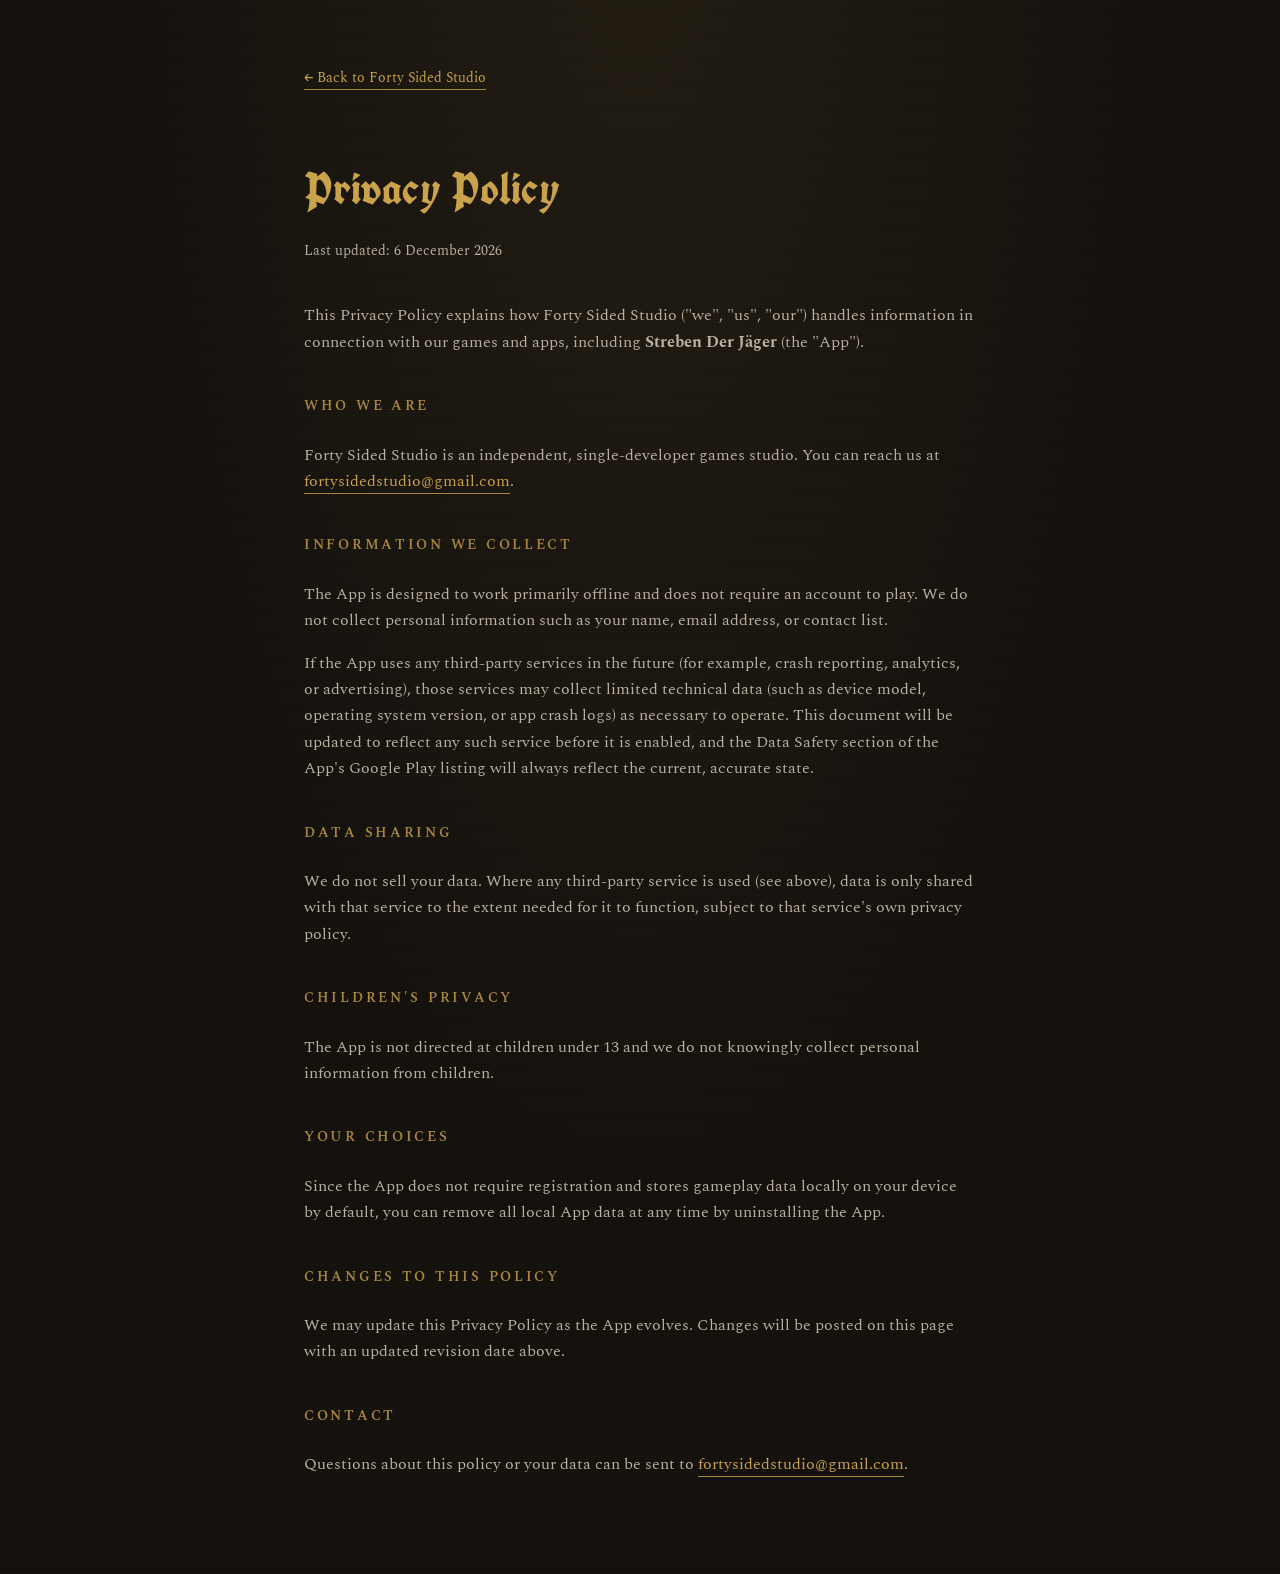
==== privacy.html @ aa58a467 "Initial upload" ====
<!DOCTYPE html>
<html lang="en">
<head>
<meta charset="UTF-8">
<meta name="viewport" content="width=device-width, initial-scale=1.0">
<title>Privacy Policy — Forty Sided Studio</title>
<link rel="preconnect" href="https://fonts.googleapis.com">
<link rel="preconnect" href="https://fonts.gstatic.com" crossorigin>
<link href="https://fonts.googleapis.com/css2?family=UnifrakturCook:wght@700&family=Spectral:ital,wght@0,400;0,500;0,600;1,400&display=swap" rel="stylesheet">
<link rel="stylesheet" href="style.css">
<style>
  .legal { max-width: 720px; margin: 0 auto; padding: 4rem 1.5rem 5rem; }
  .legal h1 { font-family:'UnifrakturCook',serif; color: var(--gold); font-size: clamp(2rem,6vw,2.8rem); margin-bottom: 0.3rem; }
  .legal .updated { color: var(--ink-dim); font-size: 0.85rem; margin-bottom: 2.5rem; }
  .legal h2 { font-size: 0.85rem; letter-spacing: 0.2em; text-transform: uppercase; color: var(--gold-dim); margin-top: 2.5rem; }
  .legal p, .legal li { color: var(--ink-dim); }
  .legal a { border-bottom: 1px solid var(--gold-dim); }
  .back-link { display: inline-block; margin-bottom: 2rem; font-size: 0.85rem; }
</style>
</head>
<body>
<div class="legal">
  <a class="back-link" href="index.html">&larr; Back to Forty Sided Studio</a>
  <h1>Privacy Policy</h1>
  <p class="updated">Last updated: <span id="date"></span></p>

  <p>
    This Privacy Policy explains how Forty Sided Studio ("we", "us", "our")
    handles information in connection with our games and apps, including
    <strong>Streben Der Jäger</strong> (the "App").
  </p>

  <h2>Who we are</h2>
  <p>
    Forty Sided Studio is an independent, single-developer games studio.
    You can reach us at
    <a href="mailto:fortysidedstudio@gmail.com">fortysidedstudio@gmail.com</a>.
  </p>

  <h2>Information we collect</h2>
  <p>
    The App is designed to work primarily offline and does not require an
    account to play. We do not collect personal information such as your
    name, email address, or contact list.
  </p>
  <p>
    If the App uses any third-party services in the future (for example,
    crash reporting, analytics, or advertising), those services may collect
    limited technical data (such as device model, operating system version,
    or app crash logs) as necessary to operate. This document will be
    updated to reflect any such service before it is enabled, and the
    Data Safety section of the App's Google Play listing will always
    reflect the current, accurate state.
  </p>

  <h2>Data sharing</h2>
  <p>
    We do not sell your data. Where any third-party service is used (see
    above), data is only shared with that service to the extent needed for
    it to function, subject to that service's own privacy policy.
  </p>

  <h2>Children's privacy</h2>
  <p>
    The App is not directed at children under 13 and we do not knowingly
    collect personal information from children.
  </p>

  <h2>Your choices</h2>
  <p>
    Since the App does not require registration and stores gameplay data
    locally on your device by default, you can remove all local App data at
    any time by uninstalling the App.
  </p>

  <h2>Changes to this policy</h2>
  <p>
    We may update this Privacy Policy as the App evolves. Changes will be
    posted on this page with an updated revision date above.
  </p>

  <h2>Contact</h2>
  <p>
    Questions about this policy or your data can be sent to
    <a href="mailto:fortysidedstudio@gmail.com">fortysidedstudio@gmail.com</a>.
  </p>
</div>

<script>
  document.getElementById('date').textContent = new Date().toLocaleDateString('en-GB', { year: 'numeric', month: 'long', day: 'numeric' });
</script>
</body>
</html>
---- style.css ----
:root {
  --charcoal-dark: #14110d;
  --charcoal-mid: #1e1a15;
  --charcoal-panel: #221d17;
  --bronze: #8a6a45;
  --gold: #c9a24b;
  --gold-dim: #a8863e;
  --ink: #e8e1d3;
  --ink-dim: #b9b0a0;
  --line: #3a3226;
}

* { box-sizing: border-box; }

html {
  scroll-behavior: smooth;
}

body {
  margin: 0;
  background: var(--charcoal-dark);
  background-image:
    radial-gradient(ellipse at 50% -10%, rgba(201,162,75,0.08), transparent 55%),
    repeating-linear-gradient(0deg, rgba(255,255,255,0.012) 0px, rgba(255,255,255,0.012) 1px, transparent 1px, transparent 3px);
  color: var(--ink);
  font-family: 'Spectral', Georgia, serif;
  line-height: 1.65;
  -webkit-font-smoothing: antialiased;
}

a {
  color: var(--gold);
  text-decoration: none;
  border-bottom: 1px solid var(--gold-dim);
  transition: color 0.2s ease, border-color 0.2s ease;
}

a:hover, a:focus-visible {
  color: var(--ink);
  border-color: var(--gold);
}

a:focus-visible {
  outline: 2px solid var(--gold);
  outline-offset: 3px;
}

/* ---------- Hero ---------- */

.hero {
  position: relative;
  min-height: 92vh;
  display: flex;
  flex-direction: column;
  align-items: center;
  justify-content: center;
  text-align: center;
  padding: 4rem 1.5rem 3rem;
  overflow: hidden;
}

.rings {
  position: absolute;
  top: 50%;
  left: 50%;
  width: min(640px, 130vw);
  height: min(640px, 130vw);
  transform: translate(-50%, -55%);
  pointer-events: none;
}

.ring-svg { width: 100%; height: 100%; }

.ring {
  fill: none;
  stroke: var(--line);
  stroke-width: 0.6;
}

.ring-outer {
  animation: rotate-slow 220s linear infinite;
  transform-origin: 200px 200px;
}

.ring-inner {
  stroke: var(--bronze);
  opacity: 0.5;
  animation: rotate-slow-rev 160s linear infinite;
  transform-origin: 200px 200px;
}

@keyframes rotate-slow {
  to { transform: rotate(360deg); }
}
@keyframes rotate-slow-rev {
  to { transform: rotate(-360deg); }
}

.emblem {
  position: relative;
  width: 140px;
  height: 140px;
  margin-bottom: 1.75rem;
  filter: drop-shadow(0 0 18px rgba(201,162,75,0.18));
}

.emblem-svg { width: 100%; height: 100%; }

.facet-light { fill: #ded3ad; }
.facet-mid   { fill: var(--gold); }
.facet-dark  { fill: var(--bronze); }

.eyebrow {
  margin: 0 0 0.5rem;
  font-size: 0.75rem;
  letter-spacing: 0.3em;
  text-transform: uppercase;
  color: var(--ink-dim);
}

.wordmark {
  font-family: 'UnifrakturCook', serif;
  font-weight: 700;
  font-size: clamp(2.4rem, 7vw, 4.4rem);
  color: var(--gold);
  margin: 0;
  line-height: 1.1;
  text-shadow: 0 0 24px rgba(201,162,75,0.15);
}

.tagline {
  margin: 1rem 0 0;
  font-style: italic;
  color: var(--ink-dim);
  font-size: 1.05rem;
  letter-spacing: 0.02em;
}

/* ---------- Main sections ---------- */

main {
  max-width: 720px;
  margin: 0 auto;
  padding: 0 1.5rem;
}

section {
  padding: 3.5rem 0;
  border-top: 1px solid var(--line);
}

h2 {
  font-family: 'Spectral', serif;
  font-weight: 600;
  font-size: 0.85rem;
  letter-spacing: 0.25em;
  text-transform: uppercase;
  color: var(--gold-dim);
  margin: 0 0 1.5rem;
}

.about p, .contact p {
  color: var(--ink-dim);
  max-width: 60ch;
}

.project-card {
  background: var(--charcoal-panel);
  border: 1px solid var(--line);
  border-left: 3px solid var(--gold-dim);
  border-radius: 3px;
  padding: 2rem;
}

.project-title {
  font-family: 'UnifrakturCook', serif;
  font-size: 1.8rem;
  color: var(--gold);
  margin: 0 0 0.3rem;
}

.project-sub {
  margin: 0 0 1.2rem;
  color: var(--ink-dim);
  font-style: italic;
}

.project-card p:not(.project-sub):not(.status-line) {
  color: var(--ink);
}

.status-line {
  display: flex;
  align-items: center;
  gap: 0.5rem;
  margin: 1.2rem 0 0;
  font-size: 0.85rem;
  color: var(--ink-dim);
  letter-spacing: 0.02em;
}

.status-dot {
  width: 8px;
  height: 8px;
  border-radius: 50%;
  background: var(--gold);
  box-shadow: 0 0 6px rgba(201,162,75,0.8);
  flex-shrink: 0;
}

.mail-link {
  display: inline-block;
  font-size: 1.1rem;
  margin-top: 0.5rem;
}

/* ---------- Footer ---------- */

footer {
  text-align: center;
  padding: 3rem 1.5rem 2.5rem;
  color: var(--ink-dim);
  font-size: 0.8rem;
  border-top: 1px solid var(--line);
}

footer p { margin: 0.3rem 0; }

/* ---------- Motion & accessibility ---------- */

@media (prefers-reduced-motion: reduce) {
  .ring-outer, .ring-inner { animation: none; }
  html { scroll-behavior: auto; }
}

@media (max-width: 480px) {
  .hero { min-height: 82vh; padding: 3rem 1.25rem 2.5rem; }
  section { padding: 2.75rem 0; }
  .project-card { padding: 1.5rem; }
}
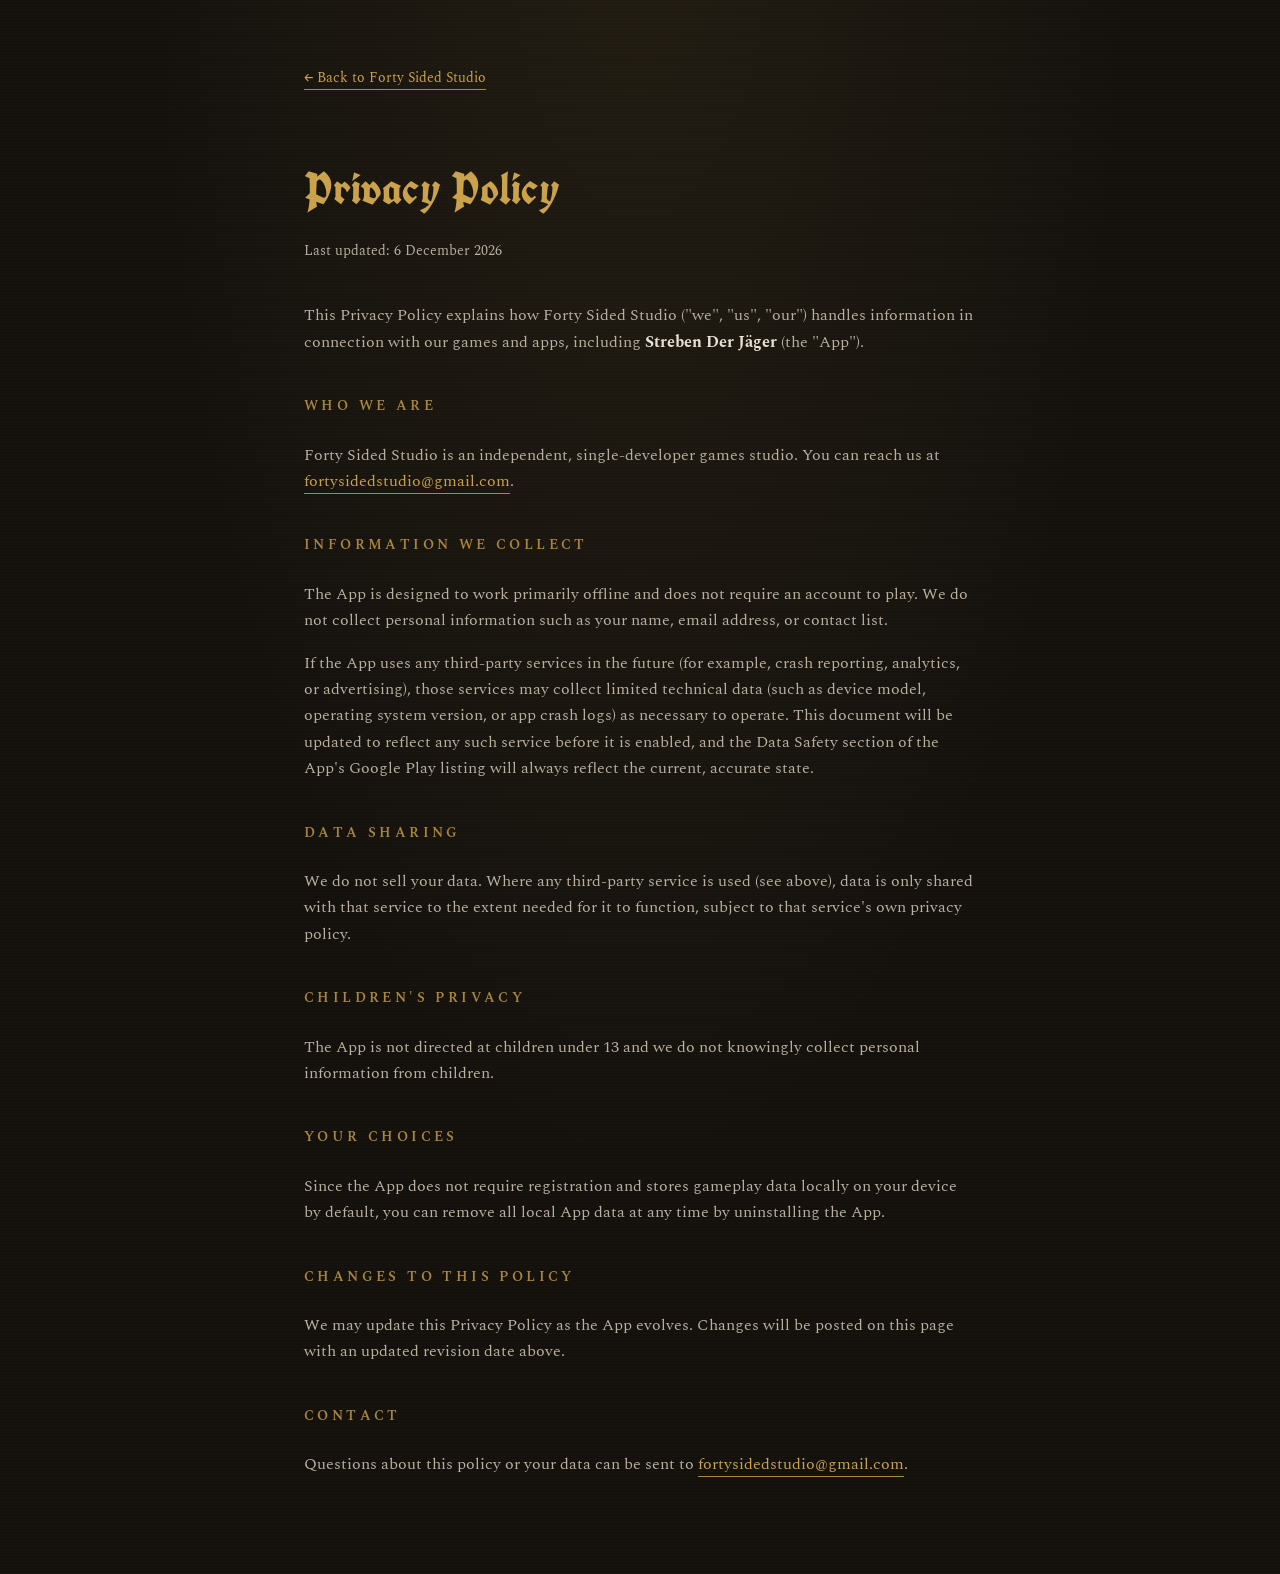
==== commit e04f4065: "Add files via upload" ====
--- a/privacy.html
+++ b/privacy.html
@@ -1,93 +1,111 @@
 <!DOCTYPE html>
-<html lang="en">
+<html lang="it">
 <head>
 <meta charset="UTF-8">
 <meta name="viewport" content="width=device-width, initial-scale=1.0">
-<title>Privacy Policy — Forty Sided Studio</title>
 <link rel="preconnect" href="https://fonts.googleapis.com">
 <link rel="preconnect" href="https://fonts.gstatic.com" crossorigin>
 <link href="https://fonts.googleapis.com/css2?family=UnifrakturCook:wght@700&family=Spectral:ital,wght@0,400;0,500;0,600;1,400&display=swap" rel="stylesheet">
-<link rel="stylesheet" href="style.css">
-<style>
-  .legal { max-width: 720px; margin: 0 auto; padding: 4rem 1.5rem 5rem; }
-  .legal h1 { font-family:'UnifrakturCook',serif; color: var(--gold); font-size: clamp(2rem,6vw,2.8rem); margin-bottom: 0.3rem; }
-  .legal .updated { color: var(--ink-dim); font-size: 0.85rem; margin-bottom: 2.5rem; }
-  .legal h2 { font-size: 0.85rem; letter-spacing: 0.2em; text-transform: uppercase; color: var(--gold-dim); margin-top: 2.5rem; }
-  .legal p, .legal li { color: var(--ink-dim); }
-  .legal a { border-bottom: 1px solid var(--gold-dim); }
-  .back-link { display: inline-block; margin-bottom: 2rem; font-size: 0.85rem; }
-</style>
+<link rel="icon" type="image/png" sizes="48x48" href="favicon-48.png">
+<link rel="icon" type="image/png" sizes="32x32" href="favicon-32.png">
+<link rel="apple-touch-icon" sizes="180x180" href="apple-touch-icon.png">
+<style>:root{--charcoal-dark:#14110d;--charcoal-panel:#221d17;--bronze:#8a6a45;--gold:#c9a24b;--gold-dim:#a8863e;--ink:#e8e1d3;--ink-dim:#b9b0a0;--line:#3a3226;}
+*{box-sizing:border-box;}
+html{scroll-behavior:smooth;}
+body{margin:0;background:var(--charcoal-dark);background-image:radial-gradient(ellipse at 50% -10%, rgba(201,162,75,0.08), transparent 55%),repeating-linear-gradient(0deg, rgba(255,255,255,0.012) 0px, rgba(255,255,255,0.012) 1px, transparent 1px, transparent 3px);color:var(--ink);font-family:'Spectral', Georgia, serif;line-height:1.65;-webkit-font-smoothing:antialiased;}
+a.fss-link{color:var(--gold);text-decoration:none;border-bottom:1px solid var(--gold-dim);transition:color .2s ease,border-color .2s ease;}
+a.fss-link:hover,a.fss-link:focus-visible{color:var(--ink);border-color:var(--gold);}
+a.fss-link:focus-visible{outline:2px solid var(--gold);outline-offset:3px;}
+.hero{position:relative;min-height:88vh;display:flex;flex-direction:column;align-items:center;justify-content:center;text-align:center;padding:4rem 1.5rem 2.5rem;overflow:hidden;}
+.emblem{width:220px;height:220px;margin-bottom:1.5rem;filter:drop-shadow(0 0 18px rgba(201,162,75,0.18));}
+.eyebrow{margin:0 0 .5rem;font-size:.75rem;letter-spacing:.3em;text-transform:uppercase;color:var(--ink-dim);}
+.wordmark{font-family:'UnifrakturCook',serif;font-weight:700;font-size:clamp(2.4rem,7vw,4.4rem);color:var(--gold);margin:0;line-height:1.1;text-shadow:0 0 24px rgba(201,162,75,0.15);}
+.tagline{margin:1rem 0 1.75rem;font-style:italic;color:var(--ink-dim);font-size:1.05rem;letter-spacing:.02em;}
+.nav-links{display:flex;gap:1.75rem;flex-wrap:wrap;justify-content:center;font-size:.8rem;letter-spacing:.12em;text-transform:uppercase;margin-bottom:1.5rem;}
+.nav-links a{border-bottom:1px solid var(--line);color:var(--ink-dim);}
+.nav-links a:hover{color:var(--ink);border-color:var(--gold);}
+.lang-row{display:flex;gap:.4rem;}
+.lang-btn{font-family:'Spectral',serif;font-size:.7rem;letter-spacing:.08em;padding:.3rem .6rem;border-radius:2px;cursor:pointer;background:transparent;color:var(--ink-dim);border:1px solid var(--line);}
+.lang-btn:hover{color:var(--ink);border-color:var(--gold);}
+.lang-btn.active{color:var(--gold);border-color:var(--gold);}
+main{max-width:720px;margin:0 auto;padding:0 1.5rem;}
+section{padding:3.5rem 0;border-top:1px solid var(--line);}
+h2{font-family:'Spectral',serif;font-weight:600;font-size:.85rem;letter-spacing:.25em;text-transform:uppercase;color:var(--gold-dim);margin:0 0 1.5rem;}
+.about p,.contact p{color:var(--ink-dim);max-width:60ch;}
+.project-card{background:var(--charcoal-panel);border:1px solid var(--line);border-left:3px solid var(--gold-dim);border-radius:3px;padding:2rem;}
+.project-title{font-family:'UnifrakturCook',serif;font-size:1.8rem;color:var(--gold);margin:0 0 .3rem;}
+.project-sub{margin:0 0 1.2rem;color:var(--ink-dim);font-style:italic;}
+.project-desc{color:var(--ink);}
+.status-line{display:flex;align-items:center;gap:.5rem;margin:1.5rem 0 0;font-size:.85rem;color:var(--ink-dim);letter-spacing:.02em;}
+.status-dot{width:8px;height:8px;border-radius:50%;background:var(--gold);box-shadow:0 0 6px rgba(201,162,75,0.8);flex-shrink:0;}
+.roadmap{margin-top:1.75rem;padding-top:1.5rem;border-top:1px solid var(--line);display:flex;flex-direction:column;gap:.75rem;}
+.roadmap-item{display:flex;align-items:center;gap:.65rem;font-size:.88rem;}
+.roadmap-dot{width:7px;height:7px;border-radius:50%;flex-shrink:0;}
+.roadmap-dot.done{background:var(--gold);}
+.roadmap-dot.pending{border:1px solid var(--line);}
+.roadmap-status{margin-left:auto;font-size:.75rem;letter-spacing:.08em;text-transform:uppercase;}
+.publisher-line{margin-top:1.5rem;display:flex;align-items:center;gap:.9rem;font-size:.85rem;color:var(--ink-dim);flex-wrap:wrap;}
+.publisher-line img{height:28px;width:auto;opacity:.9;}
+.mail-link{display:inline-block;font-size:1.1rem;margin-top:.5rem;}
+footer{text-align:center;padding:3rem 1.5rem 2.5rem;color:var(--ink-dim);font-size:.8rem;border-top:1px solid var(--line);}
+footer p{margin:.3rem 0;}
+@media (max-width:480px){.hero{min-height:82vh;padding:3rem 1.25rem 2.5rem;}section{padding:2.75rem 0;}.project-card{padding:1.5rem;}}
+.legal{max-width:720px;margin:0 auto;padding:4rem 1.5rem 5rem;}
+.legal h1{font-family:'UnifrakturCook',serif;color:var(--gold);font-size:clamp(2rem,6vw,2.8rem);margin-bottom:.3rem;}
+.legal .updated{color:var(--ink-dim);font-size:.85rem;margin-bottom:2.5rem;}
+.legal h2{margin-top:2.5rem;}
+.legal p{color:var(--ink-dim);}</style>
+<title>Privacy Policy — Forty Sided Studio</title>
 </head>
 <body>
 <div class="legal">
-  <a class="back-link" href="index.html">&larr; Back to Forty Sided Studio</a>
-  <h1>Privacy Policy</h1>
-  <p class="updated">Last updated: <span id="date"></span></p>
+  <a class="fss-link" href="index.html" data-t="back" style="display:inline-block;margin-bottom:2rem;font-size:.85rem;"></a>
+  <h1 data-t="privacyTitle"></h1>
+  <p class="updated"><span data-t="updated"></span> <span id="date"></span></p>
 
-  <p>
-    This Privacy Policy explains how Forty Sided Studio ("we", "us", "our")
-    handles information in connection with our games and apps, including
-    <strong>Streben Der Jäger</strong> (the "App").
-  </p>
+  <p><span data-t="intro"></span> <strong style="color:var(--ink);" data-t="introApp"></strong> <span data-t="introEnd"></span></p>
 
-  <h2>Who we are</h2>
-  <p>
-    Forty Sided Studio is an independent, single-developer games studio.
-    You can reach us at
-    <a href="mailto:fortysidedstudio@gmail.com">fortysidedstudio@gmail.com</a>.
-  </p>
+  <h2 data-t="h1"></h2>
+  <p><span data-t="p1"></span> <a class="fss-link" href="mailto:fortysidedstudio@gmail.com">fortysidedstudio@gmail.com</a>.</p>
 
-  <h2>Information we collect</h2>
-  <p>
-    The App is designed to work primarily offline and does not require an
-    account to play. We do not collect personal information such as your
-    name, email address, or contact list.
-  </p>
-  <p>
-    If the App uses any third-party services in the future (for example,
-    crash reporting, analytics, or advertising), those services may collect
-    limited technical data (such as device model, operating system version,
-    or app crash logs) as necessary to operate. This document will be
-    updated to reflect any such service before it is enabled, and the
-    Data Safety section of the App's Google Play listing will always
-    reflect the current, accurate state.
-  </p>
+  <h2 data-t="h2"></h2>
+  <p data-t="p2a"></p>
+  <p data-t="p2b"></p>
 
-  <h2>Data sharing</h2>
-  <p>
-    We do not sell your data. Where any third-party service is used (see
-    above), data is only shared with that service to the extent needed for
-    it to function, subject to that service's own privacy policy.
-  </p>
+  <h2 data-t="h3"></h2>
+  <p data-t="p3"></p>
 
-  <h2>Children's privacy</h2>
-  <p>
-    The App is not directed at children under 13 and we do not knowingly
-    collect personal information from children.
-  </p>
+  <h2 data-t="h4"></h2>
+  <p data-t="p4"></p>
 
-  <h2>Your choices</h2>
-  <p>
-    Since the App does not require registration and stores gameplay data
-    locally on your device by default, you can remove all local App data at
-    any time by uninstalling the App.
-  </p>
+  <h2 data-t="h5"></h2>
+  <p data-t="p5"></p>
 
-  <h2>Changes to this policy</h2>
-  <p>
-    We may update this Privacy Policy as the App evolves. Changes will be
-    posted on this page with an updated revision date above.
-  </p>
+  <h2 data-t="h6"></h2>
+  <p data-t="p6"></p>
 
-  <h2>Contact</h2>
-  <p>
-    Questions about this policy or your data can be sent to
-    <a href="mailto:fortysidedstudio@gmail.com">fortysidedstudio@gmail.com</a>.
-  </p>
+  <h2 data-t="h7"></h2>
+  <p><span data-t="p7"></span> <a class="fss-link" href="mailto:fortysidedstudio@gmail.com">fortysidedstudio@gmail.com</a>.</p>
 </div>
+<script>
+const T = {"en":{"langName":"EN","eyebrow":"Independent · Dark Fantasy · Tabletop-Rooted","tagline":"There is no d40. We rolled one anyway.","navStudio":"Studio","navWorld":"The World","navProject":"Current Project","navContact":"Contact","aboutTitle":"The Studio","aboutP1":"Forty Sided Studio is a one-person forge run by someone who has been at the table since he was eight — decades of tabletop campaigns, home computers, and grid-paper dungeons distilled into games that don't apologise for being difficult, dark, or a little obsessive about their own lore.","aboutP2":"No publisher, no committee. Just a dev, a stack of notebooks, and a long-standing appetite for hex grids and grim skies. Developed hand in hand with Giovanni Galli, creator of the Streben tabletop RPG and its solo spin-off Streben Der Jäger, who validates every step of the adaptation.","worldTitle":"Streben","worldP1":"Streben's world looks like the Germany of the 13th century, if that century had never ended: a handful of fortified cities holding the line against the abominations massed outside their walls. Resisting is the only salvation.","worldP2":"There's no grand quest to end the horror — only the next watch, the next breach, the next winter the walls need to survive. Steel and grim resolve carry more weight than heroics.","projectTitle":"Current Project","projectName":"Streben Der Jäger","projectSub":"A hex-based tactical adaptation of the Streben Der Jäger solo game, set in the dark world of Streben.","projectDesc":"Streben Der Jäger began as a solitaire tabletop game of grid-based, procedural missions in the world of Streben. This digital version keeps that tactical, highly replayable core: move phase by phase across broken hex ground, choose when to strike and when to hold the line, and drag what's left of a fortified city through six turns of steel and abominations.","statusLine":"In development — mobile, Android","roadmap":[{"label":"Hex tactical combat engine","status":"In progress","done":true},{"label":"Campaign narrative & world-building","status":"In progress","done":true},{"label":"Mobile UI & controls","status":"Planned","done":false},{"label":"Closed playtesting","status":"Planned","done":false}],"contactTitle":"Get in Touch","contactText":"Questions, press, feedback, or just want to talk about hex grids —","footerRights":"All rights reserved.","footerPrivacy":"Privacy Policy","publisherLine":"Streben and Streben Der Jäger are published in print by","back":"← Back to Forty Sided Studio","privacyTitle":"Privacy Policy","updated":"Last updated:","intro":"This Privacy Policy explains how Forty Sided Studio (\"we\", \"us\", \"our\") handles information in connection with our games and apps, including","introApp":"Streben Der Jäger","introEnd":"(the \"App\").","h1":"Who we are","p1":"Forty Sided Studio is an independent, single-developer games studio. You can reach us at","h2":"Information we collect","p2a":"The App is designed to work primarily offline and does not require an account to play. We do not collect personal information such as your name, email address, or contact list.","p2b":"If the App uses any third-party services in the future (for example, crash reporting, analytics, or advertising), those services may collect limited technical data (such as device model, operating system version, or app crash logs) as necessary to operate. This document will be updated to reflect any such service before it is enabled, and the Data Safety section of the App's Google Play listing will always reflect the current, accurate state.","h3":"Data sharing","p3":"We do not sell your data. Where any third-party service is used (see above), data is only shared with that service to the extent needed for it to function, subject to that service's own privacy policy.","h4":"Children's privacy","p4":"The App is not directed at children under 13 and we do not knowingly collect personal information from children.","h5":"Your choices","p5":"Since the App does not require registration and stores gameplay data locally on your device by default, you can remove all local App data at any time by uninstalling the App.","h6":"Changes to this policy","p6":"We may update this Privacy Policy as the App evolves. Changes will be posted on this page with an updated revision date above.","h7":"Contact","p7":"Questions about this policy or your data can be sent to"},"it":{"langName":"IT","eyebrow":"Indipendente · Dark Fantasy · Radici da Gioco da Tavolo","tagline":"Il d40 non esiste. Lo abbiamo tirato comunque.","navStudio":"Studio","navWorld":"Il Mondo","navProject":"Progetto Attuale","navContact":"Contatti","aboutTitle":"Lo Studio","aboutP1":"Forty Sided Studio è una fucina di una sola persona, gestita da qualcuno seduto al tavolo da gioco fin da quando aveva otto anni — decenni di campagne di gioco da tavolo, vecchi computer di casa e dungeon su carta a esagoni, distillati in giochi che non si scusano per essere difficili, oscuri o un po' ossessionati dal proprio lore.","aboutP2":"Nessun publisher, nessun comitato. Solo uno sviluppatore, una pila di quaderni e una passione di lunga data per le griglie esagonali e i cieli cupi. Sviluppato fianco a fianco con Giovanni Galli, creatore del gioco di ruolo Streben e del suo spin-off in solitario Streben Der Jäger, che valida ogni passo dell'adattamento.","worldTitle":"Streben","worldP1":"Il mondo di Streben somiglia alla Germania del XIII secolo, come se quel secolo non fosse mai finito: poche città fortificate che resistono agli abomini radunati fuori dalle loro mura. Resistere è l'unica salvezza.","worldP2":"Non c'è una grande missione per porre fine all'orrore — solo il prossimo turno di guardia, la prossima breccia, il prossimo inverno che le mura devono sopravvivere. L'acciaio e la determinazione contano più dell'eroismo.","projectTitle":"Progetto Attuale","projectName":"Streben Der Jäger","projectSub":"Un adattamento tattico a esagoni del gioco in solitario Streben Der Jäger, ambientato nel mondo oscuro di Streben.","projectDesc":"Streben Der Jäger è nato come gioco da tavolo in solitario, con missioni procedurali su griglia ambientate nel mondo di Streben. Questa versione digitale ne mantiene il nucleo tattico e ad alta rigiocabilità: muoviti fase dopo fase su un terreno esagonale spezzato, scegli quando colpire e quando tenere la linea, e trascina ciò che resta di una città fortificata attraverso sei turni di acciaio e abomini.","statusLine":"In sviluppo — mobile, Android","roadmap":[{"label":"Motore di combattimento tattico a esagoni","status":"In corso","done":true},{"label":"Narrativa della campagna e world-building","status":"In corso","done":true},{"label":"Interfaccia e controlli mobile","status":"Pianificato","done":false},{"label":"Playtesting chiuso","status":"Pianificato","done":false}],"contactTitle":"Contattaci","contactText":"Domande, stampa, feedback, o vuoi solo parlare di griglie esagonali —","footerRights":"Tutti i diritti riservati.","footerPrivacy":"Informativa sulla Privacy","publisherLine":"Streben e Streben Der Jäger sono pubblicati su carta da","back":"← Torna a Forty Sided Studio","privacyTitle":"Informativa sulla Privacy","updated":"Ultimo aggiornamento:","intro":"La presente Informativa sulla Privacy spiega come Forty Sided Studio (\"noi\") gestisce le informazioni in relazione ai nostri giochi e app, incluso","introApp":"Streben Der Jäger","introEnd":"(l'\"App\").","h1":"Chi siamo","p1":"Forty Sided Studio è uno studio di sviluppo indipendente, gestito da una sola persona. Puoi contattarci a","h2":"Informazioni che raccogliamo","p2a":"L'App è progettata per funzionare principalmente offline e non richiede un account per giocare. Non raccogliamo informazioni personali come nome, indirizzo email o rubrica.","p2b":"Se in futuro l'App utilizzerà servizi di terze parti (ad esempio crash reporting, analytics o pubblicità), tali servizi potrebbero raccogliere dati tecnici limitati (come modello del dispositivo, versione del sistema operativo o log di crash) necessari al loro funzionamento. Questo documento sarà aggiornato per riflettere tali servizi prima della loro attivazione, e la sezione Data Safety della scheda Google Play dell'App rifletterà sempre lo stato attuale e accurato.","h3":"Condivisione dei dati","p3":"Non vendiamo i tuoi dati. Quando viene utilizzato un servizio di terze parti (vedi sopra), i dati vengono condivisi solo nella misura necessaria al suo funzionamento, soggetta alla privacy policy di quel servizio.","h4":"Privacy dei minori","p4":"L'App non è rivolta a minori di 13 anni e non raccogliamo consapevolmente informazioni personali da minori.","h5":"Le tue scelte","p5":"Poiché l'App non richiede registrazione e memorizza i dati di gioco localmente sul tuo dispositivo per impostazione predefinita, puoi rimuovere tutti i dati locali in qualsiasi momento disinstallando l'App.","h6":"Modifiche a questa informativa","p6":"Potremmo aggiornare questa Informativa sulla Privacy con l'evolversi dell'App. Le modifiche saranno pubblicate su questa pagina con una data di revisione aggiornata.","h7":"Contatti","p7":"Domande su questa informativa o sui tuoi dati possono essere inviate a"},"fr":{"langName":"FR","eyebrow":"Indépendant · Dark Fantasy · Racines Jeu de Rôle sur Table","tagline":"Le d40 n'existe pas. On l'a lancé quand même.","navStudio":"Studio","navWorld":"Le Monde","navProject":"Projet Actuel","navContact":"Contact","aboutTitle":"Le Studio","aboutP1":"Forty Sided Studio est une forge d'une seule personne, dirigée par quelqu'un qui joue autour d'une table depuis l'âge de huit ans — des décennies de campagnes de jeu de rôle, d'ordinateurs familiaux et de donjons sur papier quadrillé, distillées en jeux qui ne s'excusent pas d'être difficiles, sombres, ou un peu obsédés par leur propre lore.","aboutP2":"Pas d'éditeur, pas de comité. Juste un développeur, une pile de carnets, et un goût persistant pour les grilles hexagonales et les ciels lugubres. Développé main dans la main avec Giovanni Galli, créateur du jeu de rôle Streben et de son spin-off solo Streben Der Jäger, qui valide chaque étape de l'adaptation.","worldTitle":"Streben","worldP1":"L'univers de Streben ressemble à l'Allemagne du XIIIe siècle, comme si ce siècle n'avait jamais pris fin : une poignée de cités fortifiées tenant la ligne face aux abominations massées hors de leurs murs. Résister est le seul salut.","worldP2":"Il n'y a pas de grande quête pour mettre fin à l'horreur — seulement le prochain tour de garde, la prochaine brèche, le prochain hiver que les murs doivent survivre. L'acier et la détermination pèsent plus lourd que l'héroïsme.","projectTitle":"Projet Actuel","projectName":"Streben Der Jäger","projectSub":"Une adaptation tactique hexagonale du jeu solo Streben Der Jäger, dans l'univers sombre de Streben.","projectDesc":"Streben Der Jäger est né comme jeu de plateau solo, avec des missions procédurales sur grille dans l'univers de Streben. Cette version numérique en conserve le cœur tactique et hautement rejouable : avancez phase par phase sur un sol hexagonal brisé, choisissez quand frapper et quand tenir la ligne, et traînez ce qu'il reste d'une cité fortifiée à travers six tours d'acier et d'abominations.","statusLine":"En développement — mobile, Android","roadmap":[{"label":"Moteur de combat tactique hexagonal","status":"En cours","done":true},{"label":"Narration de campagne et world-building","status":"En cours","done":true},{"label":"Interface et contrôles mobiles","status":"Prévu","done":false},{"label":"Playtest fermé","status":"Prévu","done":false}],"contactTitle":"Nous Contacter","contactText":"Questions, presse, retours, ou juste envie de parler de grilles hexagonales —","footerRights":"Tous droits réservés.","footerPrivacy":"Politique de Confidentialité","publisherLine":"Streben et Streben Der Jäger sont publiés en version papier par","back":"← Retour à Forty Sided Studio","privacyTitle":"Politique de Confidentialité","updated":"Dernière mise à jour :","intro":"Cette Politique de Confidentialité explique comment Forty Sided Studio (\"nous\") traite les informations en lien avec nos jeux et applications, y compris","introApp":"Streben Der Jäger","introEnd":"(l'« Application »).","h1":"Qui nous sommes","p1":"Forty Sided Studio est un studio de jeux indépendant, développé par une seule personne. Vous pouvez nous contacter à","h2":"Informations que nous collectons","p2a":"L'Application est conçue pour fonctionner principalement hors ligne et ne nécessite pas de compte pour jouer. Nous ne collectons pas d'informations personnelles telles que votre nom, adresse e-mail ou liste de contacts.","p2b":"Si l'Application utilise à l'avenir des services tiers (par exemple, rapport de plantage, analytique ou publicité), ces services peuvent collecter des données techniques limitées (comme le modèle de l'appareil, la version du système d'exploitation ou les journaux de plantage) nécessaires à leur fonctionnement. Ce document sera mis à jour pour refléter tout service de ce type avant son activation, et la section Sécurité des données de la fiche Google Play de l'Application reflétera toujours l'état actuel et exact.","h3":"Partage des données","p3":"Nous ne vendons pas vos données. Lorsqu'un service tiers est utilisé (voir ci-dessus), les données ne sont partagées que dans la mesure nécessaire à son fonctionnement, sous réserve de la politique de confidentialité de ce service.","h4":"Confidentialité des enfants","p4":"L'Application ne s'adresse pas aux enfants de moins de 13 ans et nous ne collectons pas sciemment d'informations personnelles auprès d'enfants.","h5":"Vos choix","p5":"Comme l'Application ne nécessite pas d'inscription et stocke les données de jeu localement sur votre appareil par défaut, vous pouvez supprimer toutes les données locales de l'Application à tout moment en la désinstallant.","h6":"Modifications de cette politique","p6":"Nous pouvons mettre à jour cette Politique de Confidentialité à mesure que l'Application évolue. Les modifications seront publiées sur cette page avec une date de révision mise à jour ci-dessus.","h7":"Contact","p7":"Les questions concernant cette politique ou vos données peuvent être envoyées à"},"es":{"langName":"ES","eyebrow":"Independiente · Dark Fantasy · Raíces de Rol de Mesa","tagline":"El d40 no existe. Lo tiramos igualmente.","navStudio":"Estudio","navWorld":"El Mundo","navProject":"Proyecto Actual","navContact":"Contacto","aboutTitle":"El Estudio","aboutP1":"Forty Sided Studio es una fragua de una sola persona, dirigida por alguien que juega en la mesa desde los ocho años — décadas de campañas de rol, ordenadores domésticos y mazmorras en papel cuadriculado, destiladas en juegos que no piden disculpas por ser difíciles, oscuros o un poco obsesivos con su propio lore.","aboutP2":"Sin editorial, sin comité. Solo un desarrollador, una pila de cuadernos y un apetito duradero por las cuadrículas hexagonales y los cielos sombríos. Desarrollado codo con codo con Giovanni Galli, creador del juego de rol Streben y de su spin-off en solitario Streben Der Jäger, que valida cada paso de la adaptación.","worldTitle":"Streben","worldP1":"El mundo de Streben se parece a la Alemania del siglo XIII, como si ese siglo nunca hubiera terminado: un puñado de ciudades fortificadas resistiendo a los abominios agolpados fuera de sus murallas. Resistir es la única salvación.","worldP2":"No hay una gran misión para acabar con el horror — solo el próximo turno de guardia, la próxima brecha, el próximo invierno que las murallas deben sobrevivir. El acero y la determinación pesan más que el heroísmo.","projectTitle":"Proyecto Actual","projectName":"Streben Der Jäger","projectSub":"Una adaptación táctica hexagonal del juego en solitario Streben Der Jäger, ambientada en el oscuro mundo de Streben.","projectDesc":"Streben Der Jäger nació como juego de mesa en solitario, con misiones procedurales sobre cuadrícula ambientadas en el mundo de Streben. Esta versión digital conserva ese núcleo táctico y de alta rejugabilidad: avanza fase a fase por un terreno hexagonal roto, elige cuándo atacar y cuándo mantener la línea, y arrastra lo que queda de una ciudad fortificada a través de seis turnos de acero y abominios.","statusLine":"En desarrollo — móvil, Android","roadmap":[{"label":"Motor de combate táctico hexagonal","status":"En curso","done":true},{"label":"Narrativa de campaña y world-building","status":"En curso","done":true},{"label":"Interfaz y controles móviles","status":"Planeado","done":false},{"label":"Playtesting cerrado","status":"Planeado","done":false}],"contactTitle":"Contáctanos","contactText":"Preguntas, prensa, comentarios, o solo quieres hablar de cuadrículas hexagonales —","footerRights":"Todos los derechos reservados.","footerPrivacy":"Política de Privacidad","publisherLine":"Streben y Streben Der Jäger se publican en papel por","back":"← Volver a Forty Sided Studio","privacyTitle":"Política de Privacidad","updated":"Última actualización:","intro":"Esta Política de Privacidad explica cómo Forty Sided Studio (\"nosotros\") maneja la información en relación con nuestros juegos y aplicaciones, incluyendo","introApp":"Streben Der Jäger","introEnd":"(la \"App\").","h1":"Quiénes somos","p1":"Forty Sided Studio es un estudio de videojuegos independiente de un solo desarrollador. Puedes contactarnos en","h2":"Información que recopilamos","p2a":"La App está diseñada para funcionar principalmente sin conexión y no requiere una cuenta para jugar. No recopilamos información personal como tu nombre, correo electrónico o lista de contactos.","p2b":"Si en el futuro la App utiliza servicios de terceros (por ejemplo, informes de errores, análisis o publicidad), esos servicios pueden recopilar datos técnicos limitados (como el modelo del dispositivo, la versión del sistema operativo o los registros de fallos) necesarios para funcionar. Este documento se actualizará para reflejar dicho servicio antes de que se active, y la sección de Seguridad de los Datos de la ficha de Google Play de la App siempre reflejará el estado actual y preciso.","h3":"Compartición de datos","p3":"No vendemos tus datos. Cuando se utiliza algún servicio de terceros (ver arriba), los datos solo se comparten en la medida necesaria para que funcione, sujeto a la propia política de privacidad de ese servicio.","h4":"Privacidad de los menores","p4":"La App no está dirigida a menores de 13 años y no recopilamos conscientemente información personal de menores.","h5":"Tus opciones","p5":"Dado que la App no requiere registro y almacena los datos de juego localmente en tu dispositivo de forma predeterminada, puedes eliminar todos los datos locales de la App en cualquier momento desinstalándola.","h6":"Cambios a esta política","p6":"Podemos actualizar esta Política de Privacidad a medida que la App evoluciona. Los cambios se publicarán en esta página con una fecha de revisión actualizada arriba.","h7":"Contacto","p7":"Las preguntas sobre esta política o tus datos pueden enviarse a"},"de":{"langName":"DE","eyebrow":"Unabhängig · Dark Fantasy · Pen-&-Paper-Wurzeln","tagline":"Den d40 gibt es nicht. Wir haben trotzdem gewürfelt.","navStudio":"Studio","navWorld":"Die Welt","navProject":"Aktuelles Projekt","navContact":"Kontakt","aboutTitle":"Das Studio","aboutP1":"Forty Sided Studio ist eine Ein-Mann-Schmiede, geführt von jemandem, der seit seinem achten Lebensjahr am Tisch sitzt — Jahrzehnte an Pen-&-Paper-Kampagnen, Heimcomputern und Karopapier-Dungeons, destilliert zu Spielen, die sich nicht dafür entschuldigen, schwer, düster oder ein wenig besessen von ihrem eigenen Lore zu sein.","aboutP2":"Kein Verlag, kein Komitee. Nur ein Entwickler, ein Stapel Notizbücher und eine anhaltende Vorliebe für Hexfelder und finstere Himmel. Entwickelt Hand in Hand mit Giovanni Galli, dem Schöpfer des Pen-&-Paper-Rollenspiels Streben und seines Solo-Ablegers Streben Der Jäger, der jeden Schritt der Adaption validiert.","worldTitle":"Streben","worldP1":"Die Welt von Streben gleicht dem Deutschland des 13. Jahrhunderts, als hätte dieses Jahrhundert nie geendet: eine Handvoll befestigter Städte, die sich gegen die vor ihren Mauern versammelten Abominationen behaupten. Widerstand ist die einzige Rettung.","worldP2":"Es gibt keine große Aufgabe, um den Schrecken zu beenden — nur die nächste Wache, die nächste Bresche, den nächsten Winter, den die Mauern überstehen müssen. Stahl und grimmige Entschlossenheit zählen mehr als Heldentum.","projectTitle":"Aktuelles Projekt","projectName":"Streben Der Jäger","projectSub":"Eine taktische Hex-Adaption des Solospiels Streben Der Jäger, angesiedelt in der düsteren Welt von Streben.","projectDesc":"Streben Der Jäger begann als Solo-Brettspiel mit prozedural generierten Missionen auf einem Raster, angesiedelt in der Welt von Streben. Diese digitale Version bewahrt diesen taktischen, hoch wiederspielbaren Kern: Bewege dich Phase für Phase über zerbrochenes Hexgelände, entscheide, wann du zuschlägst und wann du die Linie hältst, und schleppe, was von einer befestigten Stadt übrig ist, durch sechs Runden aus Stahl und Abominationen.","statusLine":"In Entwicklung — mobil, Android","roadmap":[{"label":"Taktische Hex-Kampf-Engine","status":"In Arbeit","done":true},{"label":"Kampagnen-Narrativ & World-Building","status":"In Arbeit","done":true},{"label":"Mobile UI & Steuerung","status":"Geplant","done":false},{"label":"Geschlossener Playtest","status":"Geplant","done":false}],"contactTitle":"Kontakt Aufnehmen","contactText":"Fragen, Presse, Feedback, oder einfach Lust, über Hexfelder zu reden —","footerRights":"Alle Rechte vorbehalten.","footerPrivacy":"Datenschutzerklärung","publisherLine":"Streben und Streben Der Jäger werden gedruckt herausgegeben von","back":"← Zurück zu Forty Sided Studio","privacyTitle":"Datenschutzerklärung","updated":"Zuletzt aktualisiert:","intro":"Diese Datenschutzerklärung erklärt, wie Forty Sided Studio (\"wir\") Informationen im Zusammenhang mit unseren Spielen und Apps verarbeitet, einschließlich","introApp":"Streben Der Jäger","introEnd":"(die „App\").","h1":"Wer wir sind","p1":"Forty Sided Studio ist ein unabhängiges Ein-Personen-Spielestudio. Du erreichst uns unter","h2":"Informationen, die wir sammeln","p2a":"Die App ist so konzipiert, dass sie hauptsächlich offline funktioniert und kein Konto zum Spielen erfordert. Wir sammeln keine personenbezogenen Daten wie deinen Namen, deine E-Mail-Adresse oder dein Adressbuch.","p2b":"Sollte die App künftig Dienste Dritter nutzen (z. B. Absturzberichte, Analyse oder Werbung), können diese Dienste begrenzte technische Daten (wie Gerätemodell, Betriebssystemversion oder Absturzprotokolle) sammeln, die für ihren Betrieb erforderlich sind. Dieses Dokument wird vor Aktivierung eines solchen Dienstes aktualisiert, und der Abschnitt zur Datensicherheit im Google-Play-Eintrag der App gibt stets den aktuellen, korrekten Stand wieder.","h3":"Datenweitergabe","p3":"Wir verkaufen deine Daten nicht. Wird ein Dienst Dritter genutzt (siehe oben), werden Daten nur in dem für dessen Funktion nötigen Umfang weitergegeben, vorbehaltlich der eigenen Datenschutzerklärung dieses Dienstes.","h4":"Datenschutz für Kinder","p4":"Die App richtet sich nicht an Kinder unter 13 Jahren, und wir sammeln wissentlich keine personenbezogenen Daten von Kindern.","h5":"Deine Wahlmöglichkeiten","p5":"Da die App keine Registrierung erfordert und Spieldaten standardmäßig lokal auf deinem Gerät speichert, kannst du alle lokalen App-Daten jederzeit durch Deinstallation der App entfernen.","h6":"Änderungen dieser Richtlinie","p6":"Wir können diese Datenschutzerklärung im Zuge der Weiterentwicklung der App aktualisieren. Änderungen werden auf dieser Seite mit einem aktualisierten Revisionsdatum oben veröffentlicht.","h7":"Kontakt","p7":"Fragen zu dieser Richtlinie oder deinen Daten können gesendet werden an"}};
+const LOCALES = {"en":"en-GB","it":"it-IT","fr":"fr-FR","es":"es-ES","de":"de-DE"};
 
-<script>
-  document.getElementById('date').textContent = new Date().toLocaleDateString('en-GB', { year: 'numeric', month: 'long', day: 'numeric' });
+function detectLang() {
+  const saved = localStorage.getItem('fss-lang');
+  if (saved && T[saved]) return saved;
+  const code = (navigator.language || 'it').slice(0,2).toLowerCase();
+  return T[code] ? code : 'it';
+}
+
+const lang = detectLang();
+const t = T[lang] || T.it;
+document.documentElement.lang = lang;
+document.querySelectorAll('[data-t]').forEach(el => {
+  const key = el.getAttribute('data-t');
+  if (t[key] !== undefined) el.textContent = t[key];
+});
+document.getElementById('date').textContent = new Date().toLocaleDateString(LOCALES[lang] || 'it-IT', { year: 'numeric', month: 'long', day: 'numeric' });
 </script>
 </body>
 </html>
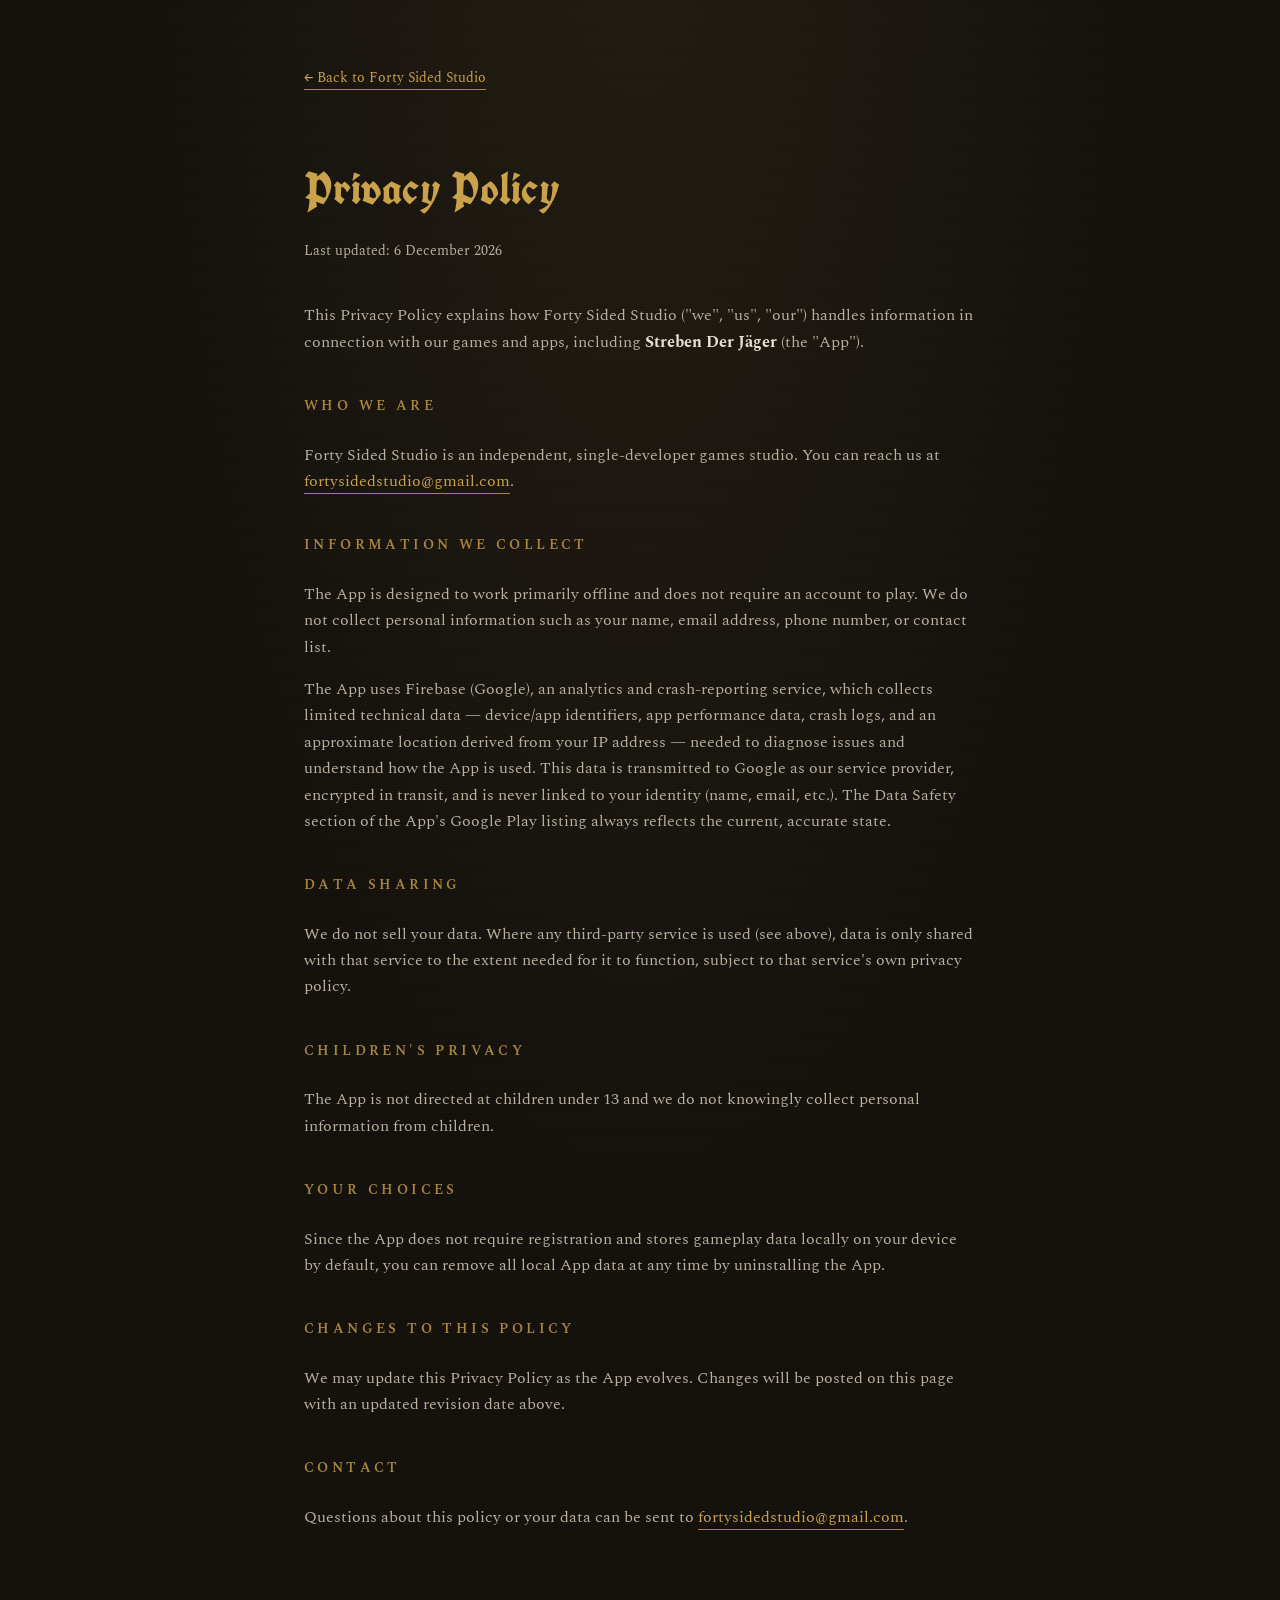
==== commit 7090f9b4: "Update privacy.html" ====
--- a/privacy.html
+++ b/privacy.html
@@ -6,9 +6,9 @@
 <link rel="preconnect" href="https://fonts.googleapis.com">
 <link rel="preconnect" href="https://fonts.gstatic.com" crossorigin>
 <link href="https://fonts.googleapis.com/css2?family=UnifrakturCook:wght@700&family=Spectral:ital,wght@0,400;0,500;0,600;1,400&display=swap" rel="stylesheet">
-<link rel="icon" type="image/png" sizes="48x48" href="favicon-48.png">
-<link rel="icon" type="image/png" sizes="32x32" href="favicon-32.png">
-<link rel="apple-touch-icon" sizes="180x180" href="apple-touch-icon.png">
+<link rel="icon" type="image/png" sizes="48x48" href="assets/favicon-48.png">
+<link rel="icon" type="image/png" sizes="32x32" href="assets/favicon-32.png">
+<link rel="apple-touch-icon" sizes="180x180" href="assets/apple-touch-icon.png">
 <style>:root{--charcoal-dark:#14110d;--charcoal-panel:#221d17;--bronze:#8a6a45;--gold:#c9a24b;--gold-dim:#a8863e;--ink:#e8e1d3;--ink-dim:#b9b0a0;--line:#3a3226;}
 *{box-sizing:border-box;}
 html{scroll-behavior:smooth;}
@@ -88,10 +88,13 @@
   <p><span data-t="p7"></span> <a class="fss-link" href="mailto:fortysidedstudio@gmail.com">fortysidedstudio@gmail.com</a>.</p>
 </div>
 <script>
-const T = {"en":{"langName":"EN","eyebrow":"Independent · Dark Fantasy · Tabletop-Rooted","tagline":"There is no d40. We rolled one anyway.","navStudio":"Studio","navWorld":"The World","navProject":"Current Project","navContact":"Contact","aboutTitle":"The Studio","aboutP1":"Forty Sided Studio is a one-person forge run by someone who has been at the table since he was eight — decades of tabletop campaigns, home computers, and grid-paper dungeons distilled into games that don't apologise for being difficult, dark, or a little obsessive about their own lore.","aboutP2":"No publisher, no committee. Just a dev, a stack of notebooks, and a long-standing appetite for hex grids and grim skies. Developed hand in hand with Giovanni Galli, creator of the Streben tabletop RPG and its solo spin-off Streben Der Jäger, who validates every step of the adaptation.","worldTitle":"Streben","worldP1":"Streben's world looks like the Germany of the 13th century, if that century had never ended: a handful of fortified cities holding the line against the abominations massed outside their walls. Resisting is the only salvation.","worldP2":"There's no grand quest to end the horror — only the next watch, the next breach, the next winter the walls need to survive. Steel and grim resolve carry more weight than heroics.","projectTitle":"Current Project","projectName":"Streben Der Jäger","projectSub":"A hex-based tactical adaptation of the Streben Der Jäger solo game, set in the dark world of Streben.","projectDesc":"Streben Der Jäger began as a solitaire tabletop game of grid-based, procedural missions in the world of Streben. This digital version keeps that tactical, highly replayable core: move phase by phase across broken hex ground, choose when to strike and when to hold the line, and drag what's left of a fortified city through six turns of steel and abominations.","statusLine":"In development — mobile, Android","roadmap":[{"label":"Hex tactical combat engine","status":"In progress","done":true},{"label":"Campaign narrative & world-building","status":"In progress","done":true},{"label":"Mobile UI & controls","status":"Planned","done":false},{"label":"Closed playtesting","status":"Planned","done":false}],"contactTitle":"Get in Touch","contactText":"Questions, press, feedback, or just want to talk about hex grids —","footerRights":"All rights reserved.","footerPrivacy":"Privacy Policy","publisherLine":"Streben and Streben Der Jäger are published in print by","back":"← Back to Forty Sided Studio","privacyTitle":"Privacy Policy","updated":"Last updated:","intro":"This Privacy Policy explains how Forty Sided Studio (\"we\", \"us\", \"our\") handles information in connection with our games and apps, including","introApp":"Streben Der Jäger","introEnd":"(the \"App\").","h1":"Who we are","p1":"Forty Sided Studio is an independent, single-developer games studio. You can reach us at","h2":"Information we collect","p2a":"The App is designed to work primarily offline and does not require an account to play. We do not collect personal information such as your name, email address, or contact list.","p2b":"If the App uses any third-party services in the future (for example, crash reporting, analytics, or advertising), those services may collect limited technical data (such as device model, operating system version, or app crash logs) as necessary to operate. This document will be updated to reflect any such service before it is enabled, and the Data Safety section of the App's Google Play listing will always reflect the current, accurate state.","h3":"Data sharing","p3":"We do not sell your data. Where any third-party service is used (see above), data is only shared with that service to the extent needed for it to function, subject to that service's own privacy policy.","h4":"Children's privacy","p4":"The App is not directed at children under 13 and we do not knowingly collect personal information from children.","h5":"Your choices","p5":"Since the App does not require registration and stores gameplay data locally on your device by default, you can remove all local App data at any time by uninstalling the App.","h6":"Changes to this policy","p6":"We may update this Privacy Policy as the App evolves. Changes will be posted on this page with an updated revision date above.","h7":"Contact","p7":"Questions about this policy or your data can be sent to"},"it":{"langName":"IT","eyebrow":"Indipendente · Dark Fantasy · Radici da Gioco da Tavolo","tagline":"Il d40 non esiste. Lo abbiamo tirato comunque.","navStudio":"Studio","navWorld":"Il Mondo","navProject":"Progetto Attuale","navContact":"Contatti","aboutTitle":"Lo Studio","aboutP1":"Forty Sided Studio è una fucina di una sola persona, gestita da qualcuno seduto al tavolo da gioco fin da quando aveva otto anni — decenni di campagne di gioco da tavolo, vecchi computer di casa e dungeon su carta a esagoni, distillati in giochi che non si scusano per essere difficili, oscuri o un po' ossessionati dal proprio lore.","aboutP2":"Nessun publisher, nessun comitato. Solo uno sviluppatore, una pila di quaderni e una passione di lunga data per le griglie esagonali e i cieli cupi. Sviluppato fianco a fianco con Giovanni Galli, creatore del gioco di ruolo Streben e del suo spin-off in solitario Streben Der Jäger, che valida ogni passo dell'adattamento.","worldTitle":"Streben","worldP1":"Il mondo di Streben somiglia alla Germania del XIII secolo, come se quel secolo non fosse mai finito: poche città fortificate che resistono agli abomini radunati fuori dalle loro mura. Resistere è l'unica salvezza.","worldP2":"Non c'è una grande missione per porre fine all'orrore — solo il prossimo turno di guardia, la prossima breccia, il prossimo inverno che le mura devono sopravvivere. L'acciaio e la determinazione contano più dell'eroismo.","projectTitle":"Progetto Attuale","projectName":"Streben Der Jäger","projectSub":"Un adattamento tattico a esagoni del gioco in solitario Streben Der Jäger, ambientato nel mondo oscuro di Streben.","projectDesc":"Streben Der Jäger è nato come gioco da tavolo in solitario, con missioni procedurali su griglia ambientate nel mondo di Streben. Questa versione digitale ne mantiene il nucleo tattico e ad alta rigiocabilità: muoviti fase dopo fase su un terreno esagonale spezzato, scegli quando colpire e quando tenere la linea, e trascina ciò che resta di una città fortificata attraverso sei turni di acciaio e abomini.","statusLine":"In sviluppo — mobile, Android","roadmap":[{"label":"Motore di combattimento tattico a esagoni","status":"In corso","done":true},{"label":"Narrativa della campagna e world-building","status":"In corso","done":true},{"label":"Interfaccia e controlli mobile","status":"Pianificato","done":false},{"label":"Playtesting chiuso","status":"Pianificato","done":false}],"contactTitle":"Contattaci","contactText":"Domande, stampa, feedback, o vuoi solo parlare di griglie esagonali —","footerRights":"Tutti i diritti riservati.","footerPrivacy":"Informativa sulla Privacy","publisherLine":"Streben e Streben Der Jäger sono pubblicati su carta da","back":"← Torna a Forty Sided Studio","privacyTitle":"Informativa sulla Privacy","updated":"Ultimo aggiornamento:","intro":"La presente Informativa sulla Privacy spiega come Forty Sided Studio (\"noi\") gestisce le informazioni in relazione ai nostri giochi e app, incluso","introApp":"Streben Der Jäger","introEnd":"(l'\"App\").","h1":"Chi siamo","p1":"Forty Sided Studio è uno studio di sviluppo indipendente, gestito da una sola persona. Puoi contattarci a","h2":"Informazioni che raccogliamo","p2a":"L'App è progettata per funzionare principalmente offline e non richiede un account per giocare. Non raccogliamo informazioni personali come nome, indirizzo email o rubrica.","p2b":"Se in futuro l'App utilizzerà servizi di terze parti (ad esempio crash reporting, analytics o pubblicità), tali servizi potrebbero raccogliere dati tecnici limitati (come modello del dispositivo, versione del sistema operativo o log di crash) necessari al loro funzionamento. Questo documento sarà aggiornato per riflettere tali servizi prima della loro attivazione, e la sezione Data Safety della scheda Google Play dell'App rifletterà sempre lo stato attuale e accurato.","h3":"Condivisione dei dati","p3":"Non vendiamo i tuoi dati. Quando viene utilizzato un servizio di terze parti (vedi sopra), i dati vengono condivisi solo nella misura necessaria al suo funzionamento, soggetta alla privacy policy di quel servizio.","h4":"Privacy dei minori","p4":"L'App non è rivolta a minori di 13 anni e non raccogliamo consapevolmente informazioni personali da minori.","h5":"Le tue scelte","p5":"Poiché l'App non richiede registrazione e memorizza i dati di gioco localmente sul tuo dispositivo per impostazione predefinita, puoi rimuovere tutti i dati locali in qualsiasi momento disinstallando l'App.","h6":"Modifiche a questa informativa","p6":"Potremmo aggiornare questa Informativa sulla Privacy con l'evolversi dell'App. Le modifiche saranno pubblicate su questa pagina con una data di revisione aggiornata.","h7":"Contatti","p7":"Domande su questa informativa o sui tuoi dati possono essere inviate a"},"fr":{"langName":"FR","eyebrow":"Indépendant · Dark Fantasy · Racines Jeu de Rôle sur Table","tagline":"Le d40 n'existe pas. On l'a lancé quand même.","navStudio":"Studio","navWorld":"Le Monde","navProject":"Projet Actuel","navContact":"Contact","aboutTitle":"Le Studio","aboutP1":"Forty Sided Studio est une forge d'une seule personne, dirigée par quelqu'un qui joue autour d'une table depuis l'âge de huit ans — des décennies de campagnes de jeu de rôle, d'ordinateurs familiaux et de donjons sur papier quadrillé, distillées en jeux qui ne s'excusent pas d'être difficiles, sombres, ou un peu obsédés par leur propre lore.","aboutP2":"Pas d'éditeur, pas de comité. Juste un développeur, une pile de carnets, et un goût persistant pour les grilles hexagonales et les ciels lugubres. Développé main dans la main avec Giovanni Galli, créateur du jeu de rôle Streben et de son spin-off solo Streben Der Jäger, qui valide chaque étape de l'adaptation.","worldTitle":"Streben","worldP1":"L'univers de Streben ressemble à l'Allemagne du XIIIe siècle, comme si ce siècle n'avait jamais pris fin : une poignée de cités fortifiées tenant la ligne face aux abominations massées hors de leurs murs. Résister est le seul salut.","worldP2":"Il n'y a pas de grande quête pour mettre fin à l'horreur — seulement le prochain tour de garde, la prochaine brèche, le prochain hiver que les murs doivent survivre. L'acier et la détermination pèsent plus lourd que l'héroïsme.","projectTitle":"Projet Actuel","projectName":"Streben Der Jäger","projectSub":"Une adaptation tactique hexagonale du jeu solo Streben Der Jäger, dans l'univers sombre de Streben.","projectDesc":"Streben Der Jäger est né comme jeu de plateau solo, avec des missions procédurales sur grille dans l'univers de Streben. Cette version numérique en conserve le cœur tactique et hautement rejouable : avancez phase par phase sur un sol hexagonal brisé, choisissez quand frapper et quand tenir la ligne, et traînez ce qu'il reste d'une cité fortifiée à travers six tours d'acier et d'abominations.","statusLine":"En développement — mobile, Android","roadmap":[{"label":"Moteur de combat tactique hexagonal","status":"En cours","done":true},{"label":"Narration de campagne et world-building","status":"En cours","done":true},{"label":"Interface et contrôles mobiles","status":"Prévu","done":false},{"label":"Playtest fermé","status":"Prévu","done":false}],"contactTitle":"Nous Contacter","contactText":"Questions, presse, retours, ou juste envie de parler de grilles hexagonales —","footerRights":"Tous droits réservés.","footerPrivacy":"Politique de Confidentialité","publisherLine":"Streben et Streben Der Jäger sont publiés en version papier par","back":"← Retour à Forty Sided Studio","privacyTitle":"Politique de Confidentialité","updated":"Dernière mise à jour :","intro":"Cette Politique de Confidentialité explique comment Forty Sided Studio (\"nous\") traite les informations en lien avec nos jeux et applications, y compris","introApp":"Streben Der Jäger","introEnd":"(l'« Application »).","h1":"Qui nous sommes","p1":"Forty Sided Studio est un studio de jeux indépendant, développé par une seule personne. Vous pouvez nous contacter à","h2":"Informations que nous collectons","p2a":"L'Application est conçue pour fonctionner principalement hors ligne et ne nécessite pas de compte pour jouer. Nous ne collectons pas d'informations personnelles telles que votre nom, adresse e-mail ou liste de contacts.","p2b":"Si l'Application utilise à l'avenir des services tiers (par exemple, rapport de plantage, analytique ou publicité), ces services peuvent collecter des données techniques limitées (comme le modèle de l'appareil, la version du système d'exploitation ou les journaux de plantage) nécessaires à leur fonctionnement. Ce document sera mis à jour pour refléter tout service de ce type avant son activation, et la section Sécurité des données de la fiche Google Play de l'Application reflétera toujours l'état actuel et exact.","h3":"Partage des données","p3":"Nous ne vendons pas vos données. Lorsqu'un service tiers est utilisé (voir ci-dessus), les données ne sont partagées que dans la mesure nécessaire à son fonctionnement, sous réserve de la politique de confidentialité de ce service.","h4":"Confidentialité des enfants","p4":"L'Application ne s'adresse pas aux enfants de moins de 13 ans et nous ne collectons pas sciemment d'informations personnelles auprès d'enfants.","h5":"Vos choix","p5":"Comme l'Application ne nécessite pas d'inscription et stocke les données de jeu localement sur votre appareil par défaut, vous pouvez supprimer toutes les données locales de l'Application à tout moment en la désinstallant.","h6":"Modifications de cette politique","p6":"Nous pouvons mettre à jour cette Politique de Confidentialité à mesure que l'Application évolue. Les modifications seront publiées sur cette page avec une date de révision mise à jour ci-dessus.","h7":"Contact","p7":"Les questions concernant cette politique ou vos données peuvent être envoyées à"},"es":{"langName":"ES","eyebrow":"Independiente · Dark Fantasy · Raíces de Rol de Mesa","tagline":"El d40 no existe. Lo tiramos igualmente.","navStudio":"Estudio","navWorld":"El Mundo","navProject":"Proyecto Actual","navContact":"Contacto","aboutTitle":"El Estudio","aboutP1":"Forty Sided Studio es una fragua de una sola persona, dirigida por alguien que juega en la mesa desde los ocho años — décadas de campañas de rol, ordenadores domésticos y mazmorras en papel cuadriculado, destiladas en juegos que no piden disculpas por ser difíciles, oscuros o un poco obsesivos con su propio lore.","aboutP2":"Sin editorial, sin comité. Solo un desarrollador, una pila de cuadernos y un apetito duradero por las cuadrículas hexagonales y los cielos sombríos. Desarrollado codo con codo con Giovanni Galli, creador del juego de rol Streben y de su spin-off en solitario Streben Der Jäger, que valida cada paso de la adaptación.","worldTitle":"Streben","worldP1":"El mundo de Streben se parece a la Alemania del siglo XIII, como si ese siglo nunca hubiera terminado: un puñado de ciudades fortificadas resistiendo a los abominios agolpados fuera de sus murallas. Resistir es la única salvación.","worldP2":"No hay una gran misión para acabar con el horror — solo el próximo turno de guardia, la próxima brecha, el próximo invierno que las murallas deben sobrevivir. El acero y la determinación pesan más que el heroísmo.","projectTitle":"Proyecto Actual","projectName":"Streben Der Jäger","projectSub":"Una adaptación táctica hexagonal del juego en solitario Streben Der Jäger, ambientada en el oscuro mundo de Streben.","projectDesc":"Streben Der Jäger nació como juego de mesa en solitario, con misiones procedurales sobre cuadrícula ambientadas en el mundo de Streben. Esta versión digital conserva ese núcleo táctico y de alta rejugabilidad: avanza fase a fase por un terreno hexagonal roto, elige cuándo atacar y cuándo mantener la línea, y arrastra lo que queda de una ciudad fortificada a través de seis turnos de acero y abominios.","statusLine":"En desarrollo — móvil, Android","roadmap":[{"label":"Motor de combate táctico hexagonal","status":"En curso","done":true},{"label":"Narrativa de campaña y world-building","status":"En curso","done":true},{"label":"Interfaz y controles móviles","status":"Planeado","done":false},{"label":"Playtesting cerrado","status":"Planeado","done":false}],"contactTitle":"Contáctanos","contactText":"Preguntas, prensa, comentarios, o solo quieres hablar de cuadrículas hexagonales —","footerRights":"Todos los derechos reservados.","footerPrivacy":"Política de Privacidad","publisherLine":"Streben y Streben Der Jäger se publican en papel por","back":"← Volver a Forty Sided Studio","privacyTitle":"Política de Privacidad","updated":"Última actualización:","intro":"Esta Política de Privacidad explica cómo Forty Sided Studio (\"nosotros\") maneja la información en relación con nuestros juegos y aplicaciones, incluyendo","introApp":"Streben Der Jäger","introEnd":"(la \"App\").","h1":"Quiénes somos","p1":"Forty Sided Studio es un estudio de videojuegos independiente de un solo desarrollador. Puedes contactarnos en","h2":"Información que recopilamos","p2a":"La App está diseñada para funcionar principalmente sin conexión y no requiere una cuenta para jugar. No recopilamos información personal como tu nombre, correo electrónico o lista de contactos.","p2b":"Si en el futuro la App utiliza servicios de terceros (por ejemplo, informes de errores, análisis o publicidad), esos servicios pueden recopilar datos técnicos limitados (como el modelo del dispositivo, la versión del sistema operativo o los registros de fallos) necesarios para funcionar. Este documento se actualizará para reflejar dicho servicio antes de que se active, y la sección de Seguridad de los Datos de la ficha de Google Play de la App siempre reflejará el estado actual y preciso.","h3":"Compartición de datos","p3":"No vendemos tus datos. Cuando se utiliza algún servicio de terceros (ver arriba), los datos solo se comparten en la medida necesaria para que funcione, sujeto a la propia política de privacidad de ese servicio.","h4":"Privacidad de los menores","p4":"La App no está dirigida a menores de 13 años y no recopilamos conscientemente información personal de menores.","h5":"Tus opciones","p5":"Dado que la App no requiere registro y almacena los datos de juego localmente en tu dispositivo de forma predeterminada, puedes eliminar todos los datos locales de la App en cualquier momento desinstalándola.","h6":"Cambios a esta política","p6":"Podemos actualizar esta Política de Privacidad a medida que la App evoluciona. Los cambios se publicarán en esta página con una fecha de revisión actualizada arriba.","h7":"Contacto","p7":"Las preguntas sobre esta política o tus datos pueden enviarse a"},"de":{"langName":"DE","eyebrow":"Unabhängig · Dark Fantasy · Pen-&-Paper-Wurzeln","tagline":"Den d40 gibt es nicht. Wir haben trotzdem gewürfelt.","navStudio":"Studio","navWorld":"Die Welt","navProject":"Aktuelles Projekt","navContact":"Kontakt","aboutTitle":"Das Studio","aboutP1":"Forty Sided Studio ist eine Ein-Mann-Schmiede, geführt von jemandem, der seit seinem achten Lebensjahr am Tisch sitzt — Jahrzehnte an Pen-&-Paper-Kampagnen, Heimcomputern und Karopapier-Dungeons, destilliert zu Spielen, die sich nicht dafür entschuldigen, schwer, düster oder ein wenig besessen von ihrem eigenen Lore zu sein.","aboutP2":"Kein Verlag, kein Komitee. Nur ein Entwickler, ein Stapel Notizbücher und eine anhaltende Vorliebe für Hexfelder und finstere Himmel. Entwickelt Hand in Hand mit Giovanni Galli, dem Schöpfer des Pen-&-Paper-Rollenspiels Streben und seines Solo-Ablegers Streben Der Jäger, der jeden Schritt der Adaption validiert.","worldTitle":"Streben","worldP1":"Die Welt von Streben gleicht dem Deutschland des 13. Jahrhunderts, als hätte dieses Jahrhundert nie geendet: eine Handvoll befestigter Städte, die sich gegen die vor ihren Mauern versammelten Abominationen behaupten. Widerstand ist die einzige Rettung.","worldP2":"Es gibt keine große Aufgabe, um den Schrecken zu beenden — nur die nächste Wache, die nächste Bresche, den nächsten Winter, den die Mauern überstehen müssen. Stahl und grimmige Entschlossenheit zählen mehr als Heldentum.","projectTitle":"Aktuelles Projekt","projectName":"Streben Der Jäger","projectSub":"Eine taktische Hex-Adaption des Solospiels Streben Der Jäger, angesiedelt in der düsteren Welt von Streben.","projectDesc":"Streben Der Jäger begann als Solo-Brettspiel mit prozedural generierten Missionen auf einem Raster, angesiedelt in der Welt von Streben. Diese digitale Version bewahrt diesen taktischen, hoch wiederspielbaren Kern: Bewege dich Phase für Phase über zerbrochenes Hexgelände, entscheide, wann du zuschlägst und wann du die Linie hältst, und schleppe, was von einer befestigten Stadt übrig ist, durch sechs Runden aus Stahl und Abominationen.","statusLine":"In Entwicklung — mobil, Android","roadmap":[{"label":"Taktische Hex-Kampf-Engine","status":"In Arbeit","done":true},{"label":"Kampagnen-Narrativ & World-Building","status":"In Arbeit","done":true},{"label":"Mobile UI & Steuerung","status":"Geplant","done":false},{"label":"Geschlossener Playtest","status":"Geplant","done":false}],"contactTitle":"Kontakt Aufnehmen","contactText":"Fragen, Presse, Feedback, oder einfach Lust, über Hexfelder zu reden —","footerRights":"Alle Rechte vorbehalten.","footerPrivacy":"Datenschutzerklärung","publisherLine":"Streben und Streben Der Jäger werden gedruckt herausgegeben von","back":"← Zurück zu Forty Sided Studio","privacyTitle":"Datenschutzerklärung","updated":"Zuletzt aktualisiert:","intro":"Diese Datenschutzerklärung erklärt, wie Forty Sided Studio (\"wir\") Informationen im Zusammenhang mit unseren Spielen und Apps verarbeitet, einschließlich","introApp":"Streben Der Jäger","introEnd":"(die „App\").","h1":"Wer wir sind","p1":"Forty Sided Studio ist ein unabhängiges Ein-Personen-Spielestudio. Du erreichst uns unter","h2":"Informationen, die wir sammeln","p2a":"Die App ist so konzipiert, dass sie hauptsächlich offline funktioniert und kein Konto zum Spielen erfordert. Wir sammeln keine personenbezogenen Daten wie deinen Namen, deine E-Mail-Adresse oder dein Adressbuch.","p2b":"Sollte die App künftig Dienste Dritter nutzen (z. B. Absturzberichte, Analyse oder Werbung), können diese Dienste begrenzte technische Daten (wie Gerätemodell, Betriebssystemversion oder Absturzprotokolle) sammeln, die für ihren Betrieb erforderlich sind. Dieses Dokument wird vor Aktivierung eines solchen Dienstes aktualisiert, und der Abschnitt zur Datensicherheit im Google-Play-Eintrag der App gibt stets den aktuellen, korrekten Stand wieder.","h3":"Datenweitergabe","p3":"Wir verkaufen deine Daten nicht. Wird ein Dienst Dritter genutzt (siehe oben), werden Daten nur in dem für dessen Funktion nötigen Umfang weitergegeben, vorbehaltlich der eigenen Datenschutzerklärung dieses Dienstes.","h4":"Datenschutz für Kinder","p4":"Die App richtet sich nicht an Kinder unter 13 Jahren, und wir sammeln wissentlich keine personenbezogenen Daten von Kindern.","h5":"Deine Wahlmöglichkeiten","p5":"Da die App keine Registrierung erfordert und Spieldaten standardmäßig lokal auf deinem Gerät speichert, kannst du alle lokalen App-Daten jederzeit durch Deinstallation der App entfernen.","h6":"Änderungen dieser Richtlinie","p6":"Wir können diese Datenschutzerklärung im Zuge der Weiterentwicklung der App aktualisieren. Änderungen werden auf dieser Seite mit einem aktualisierten Revisionsdatum oben veröffentlicht.","h7":"Kontakt","p7":"Fragen zu dieser Richtlinie oder deinen Daten können gesendet werden an"}};
+const T = {"en":{"langName":"EN","eyebrow":"Independent · Dark Fantasy · Tabletop-Rooted","tagline":"There is no d40. We rolled one anyway.","navStudio":"Studio","navWorld":"The World","navProject":"Current Project","navContact":"Contact","aboutTitle":"The Studio","aboutP1":"Forty Sided Studio is a one-person forge run by someone who has been at the table since he was eight — decades of tabletop campaigns, home computers, and grid-paper dungeons distilled into games that don't apologise for being difficult, dark, or a little obsessive about their own lore.","aboutP2":"No publisher, no committee. Just a dev, a stack of notebooks, and a long-standing appetite for hex grids and grim skies. Developed hand in hand with Giovanni Galli, creator of the Streben tabletop RPG and its solo spin-off Streben Der Jäger, who validates every step of the adaptation.","worldTitle":"Streben","worldP1":"Streben's world looks like the Germany of the 13th century, if that century had never ended: a handful of fortified cities holding the line against the abominations massed outside their walls. Resisting is the only salvation.","worldP2":"There's no grand quest to end the horror — only the next watch, the next breach, the next winter the walls need to survive. Steel and grim resolve carry more weight than heroics.","projectTitle":"Current Project","projectName":"Streben Der Jäger","projectSub":"A hex-based tactical adaptation of the Streben Der Jäger solo game, set in the dark world of Streben.","projectDesc":"Streben Der Jäger began as a solitaire tabletop game of grid-based, procedural missions in the world of Streben. This digital version keeps that tactical, highly replayable core: move phase by phase across broken hex ground, choose when to strike and when to hold the line, and drag what's left of a fortified city through six turns of steel and abominations.","statusLine":"In development — mobile, Android","roadmap":[{"label":"Hex tactical combat engine","status":"In progress","done":true},{"label":"Campaign narrative & world-building","status":"In progress","done":true},{"label":"Mobile UI & controls","status":"Planned","done":false},{"label":"Closed playtesting","status":"Planned","done":false}],"contactTitle":"Get in Touch","contactText":"Questions, press, feedback, or just want to talk about hex grids —","footerRights":"All rights reserved.","footerPrivacy":"Privacy Policy","publisherLine":"Streben and Streben Der Jäger are published in print by","back":"← Back to Forty Sided Studio","privacyTitle":"Privacy Policy","updated":"Last updated:","intro":"This Privacy Policy explains how Forty Sided Studio (\"we\", \"us\", \"our\") handles information in connection with our games and apps, including","introApp":"Streben Der Jäger","introEnd":"(the \"App\").","h1":"Who we are","p1":"Forty Sided Studio is an independent, single-developer games studio. You can reach us at","h2":"Information we collect","p2a":"The App is designed to work primarily offline and does not require an account to play. We do not collect personal information such as your name, email address, phone number, or contact list.","p2b":"The App uses Firebase (Google), an analytics and crash-reporting service, which collects limited technical data — device/app identifiers, app performance data, crash logs, and an approximate location derived from your IP address — needed to diagnose issues and understand how the App is used. This data is transmitted to Google as our service provider, encrypted in transit, and is never linked to your identity (name, email, etc.). The Data Safety section of the App's Google Play listing always reflects the current, accurate state.","h3":"Data sharing","p3":"We do not sell your data. Where any third-party service is used (see above), data is only shared with that service to the extent needed for it to function, subject to that service's own privacy policy.","h4":"Children's privacy","p4":"The App is not directed at children under 13 and we do not knowingly collect personal information from children.","h5":"Your choices","p5":"Since the App does not require registration and stores gameplay data locally on your device by default, you can remove all local App data at any time by uninstalling the App.","h6":"Changes to this policy","p6":"We may update this Privacy Policy as the App evolves. Changes will be posted on this page with an updated revision date above.","h7":"Contact","p7":"Questions about this policy or your data can be sent to"},"it":{"langName":"IT","eyebrow":"Indipendente · Dark Fantasy · Radici da Gioco da Tavolo","tagline":"Il d40 non esiste. Lo abbiamo tirato comunque.","navStudio":"Studio","navWorld":"Il Mondo","navProject":"Progetto Attuale","navContact":"Contatti","aboutTitle":"Lo Studio","aboutP1":"Forty Sided Studio è una fucina di una sola persona, gestita da qualcuno seduto al tavolo da gioco fin da quando aveva otto anni — decenni di campagne di gioco da tavolo, vecchi computer di casa e dungeon su carta a esagoni, distillati in giochi che non si scusano per essere difficili, oscuri o un po' ossessionati dal proprio lore.","aboutP2":"Nessun publisher, nessun comitato. Solo uno sviluppatore, una pila di quaderni e una passione di lunga data per le griglie esagonali e i cieli cupi. Sviluppato fianco a fianco con Giovanni Galli, creatore del gioco di ruolo Streben e del suo spin-off in solitario Streben Der Jäger, che valida ogni passo dell'adattamento.","worldTitle":"Streben","worldP1":"Il mondo di Streben somiglia alla Germania del XIII secolo, come se quel secolo non fosse mai finito: poche città fortificate che resistono agli abomini radunati fuori dalle loro mura. Resistere è l'unica salvezza.","worldP2":"Non c'è una grande missione per porre fine all'orrore — solo il prossimo turno di guardia, la prossima breccia, il prossimo inverno che le mura devono sopravvivere. L'acciaio e la determinazione contano più dell'eroismo.","projectTitle":"Progetto Attuale","projectName":"Streben Der Jäger","projectSub":"Un adattamento tattico a esagoni del gioco in solitario Streben Der Jäger, ambientato nel mondo oscuro di Streben.","projectDesc":"Streben Der Jäger è nato come gioco da tavolo in solitario, con missioni procedurali su griglia ambientate nel mondo di Streben. Questa versione digitale ne mantiene il nucleo tattico e ad alta rigiocabilità: muoviti fase dopo fase su un terreno esagonale spezzato, scegli quando colpire e quando tenere la linea, e trascina ciò che resta di una città fortificata attraverso sei turni di acciaio e abomini.","statusLine":"In sviluppo — mobile, Android","roadmap":[{"label":"Motore di combattimento tattico a esagoni","status":"In corso","done":true},{"label":"Narrativa della campagna e world-building","status":"In corso","done":true},{"label":"Interfaccia e controlli mobile","status":"Pianificato","done":false},{"label":"Playtesting chiuso","status":"Pianificato","done":false}],"contactTitle":"Contattaci","contactText":"Domande, stampa, feedback, o vuoi solo parlare di griglie esagonali —","footerRights":"Tutti i diritti riservati.","footerPrivacy":"Informativa sulla Privacy","publisherLine":"Streben e Streben Der Jäger sono pubblicati su carta da","back":"← Torna a Forty Sided Studio","privacyTitle":"Informativa sulla Privacy","updated":"Ultimo aggiornamento:","intro":"La presente Informativa sulla Privacy spiega come Forty Sided Studio (\"noi\") gestisce le informazioni in relazione ai nostri giochi e app, incluso","introApp":"Streben Der Jäger","introEnd":"(l'\"App\").","h1":"Chi siamo","p1":"Forty Sided Studio è uno studio di sviluppo indipendente, gestito da una sola persona. Puoi contattarci a","h2":"Informazioni che raccogliamo","p2a":"L'App è progettata per funzionare principalmente offline e non richiede un account per giocare. Non raccogliamo informazioni personali come nome, indirizzo email, numero di telefono o rubrica.","p2b":"L'App utilizza Firebase (Google), un servizio di analisi statistica e monitoraggio degli arresti anomali, che raccoglie dati tecnici limitati — identificatori del dispositivo/dell'app, dati sulle prestazioni, log di arresto anomalo (crash log) e una posizione approssimativa desunta dall'indirizzo IP — necessari a diagnosticare problemi e capire come viene usata l'App. Questi dati sono trasmessi a Google in qualità di nostro fornitore del servizio, in forma crittografata in transito, e non sono mai collegati alla tua identità (nome, email, ecc.). La sezione Sicurezza dei dati della scheda Google Play dell'App riflette sempre lo stato attuale e accurato.","h3":"Condivisione dei dati","p3":"Non vendiamo i tuoi dati. Quando viene utilizzato un servizio di terze parti (vedi sopra), i dati vengono condivisi solo nella misura necessaria al suo funzionamento, soggetta alla privacy policy di quel servizio.","h4":"Privacy dei minori","p4":"L'App non è rivolta a minori di 13 anni e non raccogliamo consapevolmente informazioni personali da minori.","h5":"Le tue scelte","p5":"Poiché l'App non richiede registrazione e memorizza i dati di gioco localmente sul tuo dispositivo per impostazione predefinita, puoi rimuovere tutti i dati locali in qualsiasi momento disinstallando l'App.","h6":"Modifiche a questa informativa","p6":"Potremmo aggiornare questa Informativa sulla Privacy con l'evolversi dell'App. Le modifiche saranno pubblicate su questa pagina con una data di revisione aggiornata.","h7":"Contatti","p7":"Domande su questa informativa o sui tuoi dati possono essere inviate a"},"fr":{"langName":"FR","eyebrow":"Indépendant · Dark Fantasy · Racines Jeu de Rôle sur Table","tagline":"Le d40 n'existe pas. On l'a lancé quand même.","navStudio":"Studio","navWorld":"Le Monde","navProject":"Projet Actuel","navContact":"Contact","aboutTitle":"Le Studio","aboutP1":"Forty Sided Studio est une forge d'une seule personne, dirigée par quelqu'un qui joue autour d'une table depuis l'âge de huit ans — des décennies de campagnes de jeu de rôle, d'ordinateurs familiaux et de donjons sur papier quadrillé, distillées en jeux qui ne s'excusent pas d'être difficiles, sombres, ou un peu obsédés par leur propre lore.","aboutP2":"Pas d'éditeur, pas de comité. Juste un développeur, une pile de carnets, et un goût persistant pour les grilles hexagonales et les ciels lugubres. Développé main dans la main avec Giovanni Galli, créateur du jeu de rôle Streben et de son spin-off solo Streben Der Jäger, qui valide chaque étape de l'adaptation.","worldTitle":"Streben","worldP1":"L'univers de Streben ressemble à l'Allemagne du XIIIe siècle, comme si ce siècle n'avait jamais pris fin : une poignée de cités fortifiées tenant la ligne face aux abominations massées hors de leurs murs. Résister est le seul salut.","worldP2":"Il n'y a pas de grande quête pour mettre fin à l'horreur — seulement le prochain tour de garde, la prochaine brèche, le prochain hiver que les murs doivent survivre. L'acier et la détermination pèsent plus lourd que l'héroïsme.","projectTitle":"Projet Actuel","projectName":"Streben Der Jäger","projectSub":"Une adaptation tactique hexagonale du jeu solo Streben Der Jäger, dans l'univers sombre de Streben.","projectDesc":"Streben Der Jäger est né comme jeu de plateau solo, avec des missions procédurales sur grille dans l'univers de Streben. Cette version numérique en conserve le cœur tactique et hautement rejouable : avancez phase par phase sur un sol hexagonal brisé, choisissez quand frapper et quand tenir la ligne, et traînez ce qu'il reste d'une cité fortifiée à travers six tours d'acier et d'abominations.","statusLine":"En développement — mobile, Android","roadmap":[{"label":"Moteur de combat tactique hexagonal","status":"En cours","done":true},{"label":"Narration de campagne et world-building","status":"En cours","done":true},{"label":"Interface et contrôles mobiles","status":"Prévu","done":false},{"label":"Playtest fermé","status":"Prévu","done":false}],"contactTitle":"Nous Contacter","contactText":"Questions, presse, retours, ou juste envie de parler de grilles hexagonales —","footerRights":"Tous droits réservés.","footerPrivacy":"Politique de Confidentialité","publisherLine":"Streben et Streben Der Jäger sont publiés en version papier par","back":"← Retour à Forty Sided Studio","privacyTitle":"Politique de Confidentialité","updated":"Dernière mise à jour :","intro":"Cette Politique de Confidentialité explique comment Forty Sided Studio (\"nous\") traite les informations en lien avec nos jeux et applications, y compris","introApp":"Streben Der Jäger","introEnd":"(l'« Application »).","h1":"Qui nous sommes","p1":"Forty Sided Studio est un studio de jeux indépendant, développé par une seule personne. Vous pouvez nous contacter à","h2":"Informations que nous collectons","p2a":"L'Application est conçue pour fonctionner principalement hors ligne et ne nécessite pas de compte pour jouer. Nous ne collectons pas d'informations personnelles telles que votre nom, adresse e-mail, numéro de téléphone ou liste de contacts.","p2b":"L'Application utilise Firebase (Google), un service d'analyse et de rapport de plantage, qui collecte des données techniques limitées — identifiants de l'appareil/de l'application, données de performance, journaux de plantage, et une localisation approximative déduite de votre adresse IP — nécessaires pour diagnostiquer les problèmes et comprendre comment l'Application est utilisée. Ces données sont transmises à Google en tant que notre prestataire de services, chiffrées en transit, et ne sont jamais liées à votre identité (nom, e-mail, etc.). La section Sécurité des données de la fiche Google Play de l'Application reflète toujours l'état actuel et exact.","h3":"Partage des données","p3":"Nous ne vendons pas vos données. Lorsqu'un service tiers est utilisé (voir ci-dessus), les données ne sont partagées que dans la mesure nécessaire à son fonctionnement, sous réserve de la politique de confidentialité de ce service.","h4":"Confidentialité des enfants","p4":"L'Application ne s'adresse pas aux enfants de moins de 13 ans et nous ne collectons pas sciemment d'informations personnelles auprès d'enfants.","h5":"Vos choix","p5":"Comme l'Application ne nécessite pas d'inscription et stocke les données de jeu localement sur votre appareil par défaut, vous pouvez supprimer toutes les données locales de l'Application à tout moment en la désinstallant.","h6":"Modifications de cette politique","p6":"Nous pouvons mettre à jour cette Politique de Confidentialité à mesure que l'Application évolue. Les modifications seront publiées sur cette page avec une date de révision mise à jour ci-dessus.","h7":"Contact","p7":"Les questions concernant cette politique ou vos données peuvent être envoyées à"},"es":{"langName":"ES","eyebrow":"Independiente · Dark Fantasy · Raíces de Rol de Mesa","tagline":"El d40 no existe. Lo tiramos igualmente.","navStudio":"Estudio","navWorld":"El Mundo","navProject":"Proyecto Actual","navContact":"Contacto","aboutTitle":"El Estudio","aboutP1":"Forty Sided Studio es una fragua de una sola persona, dirigida por alguien que juega en la mesa desde los ocho años — décadas de campañas de rol, ordenadores domésticos y mazmorras en papel cuadriculado, destiladas en juegos que no piden disculpas por ser difíciles, oscuros o un poco obsesivos con su propio lore.","aboutP2":"Sin editorial, sin comité. Solo un desarrollador, una pila de cuadernos y un apetito duradero por las cuadrículas hexagonales y los cielos sombríos. Desarrollado codo con codo con Giovanni Galli, creador del juego de rol Streben y de su spin-off en solitario Streben Der Jäger, que valida cada paso de la adaptación.","worldTitle":"Streben","worldP1":"El mundo de Streben se parece a la Alemania del siglo XIII, como si ese siglo nunca hubiera terminado: un puñado de ciudades fortificadas resistiendo a los abominios agolpados fuera de sus murallas. Resistir es la única salvación.","worldP2":"No hay una gran misión para acabar con el horror — solo el próximo turno de guardia, la próxima brecha, el próximo invierno que las murallas deben sobrevivir. El acero y la determinación pesan más que el heroísmo.","projectTitle":"Proyecto Actual","projectName":"Streben Der Jäger","projectSub":"Una adaptación táctica hexagonal del juego en solitario Streben Der Jäger, ambientada en el oscuro mundo de Streben.","projectDesc":"Streben Der Jäger nació como juego de mesa en solitario, con misiones procedurales sobre cuadrícula ambientadas en el mundo de Streben. Esta versión digital conserva ese núcleo táctico y de alta rejugabilidad: avanza fase a fase por un terreno hexagonal roto, elige cuándo atacar y cuándo mantener la línea, y arrastra lo que queda de una ciudad fortificada a través de seis turnos de acero y abominios.","statusLine":"En desarrollo — móvil, Android","roadmap":[{"label":"Motor de combate táctico hexagonal","status":"En curso","done":true},{"label":"Narrativa de campaña y world-building","status":"En curso","done":true},{"label":"Interfaz y controles móviles","status":"Planeado","done":false},{"label":"Playtesting cerrado","status":"Planeado","done":false}],"contactTitle":"Contáctanos","contactText":"Preguntas, prensa, comentarios, o solo quieres hablar de cuadrículas hexagonales —","footerRights":"Todos los derechos reservados.","footerPrivacy":"Política de Privacidad","publisherLine":"Streben y Streben Der Jäger se publican en papel por","back":"← Volver a Forty Sided Studio","privacyTitle":"Política de Privacidad","updated":"Última actualización:","intro":"Esta Política de Privacidad explica cómo Forty Sided Studio (\"nosotros\") maneja la información en relación con nuestros juegos y aplicaciones, incluyendo","introApp":"Streben Der Jäger","introEnd":"(la \"App\").","h1":"Quiénes somos","p1":"Forty Sided Studio es un estudio de videojuegos independiente de un solo desarrollador. Puedes contactarnos en","h2":"Información que recopilamos","p2a":"La App está diseñada para funcionar principalmente sin conexión y no requiere una cuenta para jugar. No recopilamos información personal como tu nombre, correo electrónico, número de teléfono o lista de contactos.","p2b":"La App utiliza Firebase (Google), un servicio de análisis e informes de fallos, que recopila datos técnicos limitados — identificadores del dispositivo/de la app, datos de rendimiento, registros de fallos y una ubicación aproximada derivada de tu dirección IP — necesarios para diagnosticar problemas y entender cómo se usa la App. Estos datos se transmiten a Google como nuestro proveedor de servicios, cifrados en tránsito, y nunca se vinculan a tu identidad (nombre, correo electrónico, etc.). La sección de Seguridad de los Datos de la ficha de Google Play de la App siempre refleja el estado actual y preciso.","h3":"Compartición de datos","p3":"No vendemos tus datos. Cuando se utiliza algún servicio de terceros (ver arriba), los datos solo se comparten en la medida necesaria para que funcione, sujeto a la propia política de privacidad de ese servicio.","h4":"Privacidad de los menores","p4":"La App no está dirigida a menores de 13 años y no recopilamos conscientemente información personal de menores.","h5":"Tus opciones","p5":"Dado que la App no requiere registro y almacena los datos de juego localmente en tu dispositivo de forma predeterminada, puedes eliminar todos los datos locales de la App en cualquier momento desinstalándola.","h6":"Cambios a esta política","p6":"Podemos actualizar esta Política de Privacidad a medida que la App evoluciona. Los cambios se publicarán en esta página con una fecha de revisión actualizada arriba.","h7":"Contacto","p7":"Las preguntas sobre esta política o tus datos pueden enviarse a"},"de":{"langName":"DE","eyebrow":"Unabhängig · Dark Fantasy · Pen-&-Paper-Wurzeln","tagline":"Den d40 gibt es nicht. Wir haben trotzdem gewürfelt.","navStudio":"Studio","navWorld":"Die Welt","navProject":"Aktuelles Projekt","navContact":"Kontakt","aboutTitle":"Das Studio","aboutP1":"Forty Sided Studio ist eine Ein-Mann-Schmiede, geführt von jemandem, der seit seinem achten Lebensjahr am Tisch sitzt — Jahrzehnte an Pen-&-Paper-Kampagnen, Heimcomputern und Karopapier-Dungeons, destilliert zu Spielen, die sich nicht dafür entschuldigen, schwer, düster oder ein wenig besessen von ihrem eigenen Lore zu sein.","aboutP2":"Kein Verlag, kein Komitee. Nur ein Entwickler, ein Stapel Notizbücher und eine anhaltende Vorliebe für Hexfelder und finstere Himmel. Entwickelt Hand in Hand mit Giovanni Galli, dem Schöpfer des Pen-&-Paper-Rollenspiels Streben und seines Solo-Ablegers Streben Der Jäger, der jeden Schritt der Adaption validiert.","worldTitle":"Streben","worldP1":"Die Welt von Streben gleicht dem Deutschland des 13. Jahrhunderts, als hätte dieses Jahrhundert nie geendet: eine Handvoll befestigter Städte, die sich gegen die vor ihren Mauern versammelten Abominationen behaupten. Widerstand ist die einzige Rettung.","worldP2":"Es gibt keine große Aufgabe, um den Schrecken zu beenden — nur die nächste Wache, die nächste Bresche, den nächsten Winter, den die Mauern überstehen müssen. Stahl und grimmige Entschlossenheit zählen mehr als Heldentum.","projectTitle":"Aktuelles Projekt","projectName":"Streben Der Jäger","projectSub":"Eine taktische Hex-Adaption des Solospiels Streben Der Jäger, angesiedelt in der düsteren Welt von Streben.","projectDesc":"Streben Der Jäger begann als Solo-Brettspiel mit prozedural generierten Missionen auf einem Raster, angesiedelt in der Welt von Streben. Diese digitale Version bewahrt diesen taktischen, hoch wiederspielbaren Kern: Bewege dich Phase für Phase über zerbrochenes Hexgelände, entscheide, wann du zuschlägst und wann du die Linie hältst, und schleppe, was von einer befestigten Stadt übrig ist, durch sechs Runden aus Stahl und Abominationen.","statusLine":"In Entwicklung — mobil, Android","roadmap":[{"label":"Taktische Hex-Kampf-Engine","status":"In Arbeit","done":true},{"label":"Kampagnen-Narrativ & World-Building","status":"In Arbeit","done":true},{"label":"Mobile UI & Steuerung","status":"Geplant","done":false},{"label":"Geschlossener Playtest","status":"Geplant","done":false}],"contactTitle":"Kontakt Aufnehmen","contactText":"Fragen, Presse, Feedback, oder einfach Lust, über Hexfelder zu reden —","footerRights":"Alle Rechte vorbehalten.","footerPrivacy":"Datenschutzerklärung","publisherLine":"Streben und Streben Der Jäger werden gedruckt herausgegeben von","back":"← Zurück zu Forty Sided Studio","privacyTitle":"Datenschutzerklärung","updated":"Zuletzt aktualisiert:","intro":"Diese Datenschutzerklärung erklärt, wie Forty Sided Studio (\"wir\") Informationen im Zusammenhang mit unseren Spielen und Apps verarbeitet, einschließlich","introApp":"Streben Der Jäger","introEnd":"(die „App\").","h1":"Wer wir sind","p1":"Forty Sided Studio ist ein unabhängiges Ein-Personen-Spielestudio. Du erreichst uns unter","h2":"Informationen, die wir sammeln","p2a":"Die App ist so konzipiert, dass sie hauptsächlich offline funktioniert und kein Konto zum Spielen erfordert. Wir sammeln keine personenbezogenen Daten wie deinen Namen, deine E-Mail-Adresse, Telefonnummer oder dein Adressbuch.","p2b":"Die App verwendet Firebase (Google), einen Analyse- und Absturzbericht-Dienst, der begrenzte technische Daten sammelt — Geräte-/App-Kennungen, Daten zur App-Leistung, Absturzprotokolle und einen ungefähren, aus deiner IP-Adresse abgeleiteten Standort — die zur Diagnose von Problemen und zum Verständnis der App-Nutzung nötig sind. Diese Daten werden an Google als unseren Dienstleister übermittelt, verschlüsselt während der Übertragung, und nie mit deiner Identität (Name, E-Mail usw.) verknüpft. Der Abschnitt zur Datensicherheit im Google-Play-Eintrag der App gibt stets den aktuellen, korrekten Stand wieder.","h3":"Datenweitergabe","p3":"Wir verkaufen deine Daten nicht. Wird ein Dienst Dritter genutzt (siehe oben), werden Daten nur in dem für dessen Funktion nötigen Umfang weitergegeben, vorbehaltlich der eigenen Datenschutzerklärung dieses Dienstes.","h4":"Datenschutz für Kinder","p4":"Die App richtet sich nicht an Kinder unter 13 Jahren, und wir sammeln wissentlich keine personenbezogenen Daten von Kindern.","h5":"Deine Wahlmöglichkeiten","p5":"Da die App keine Registrierung erfordert und Spieldaten standardmäßig lokal auf deinem Gerät speichert, kannst du alle lokalen App-Daten jederzeit durch Deinstallation der App entfernen.","h6":"Änderungen dieser Richtlinie","p6":"Wir können diese Datenschutzerklärung im Zuge der Weiterentwicklung der App aktualisieren. Änderungen werden auf dieser Seite mit einem aktualisierten Revisionsdatum oben veröffentlicht.","h7":"Kontakt","p7":"Fragen zu dieser Richtlinie oder deinen Daten können gesendet werden an"}};
 const LOCALES = {"en":"en-GB","it":"it-IT","fr":"fr-FR","es":"es-ES","de":"de-DE"};
 
 function detectLang() {
+  const params = new URLSearchParams(location.search);
+  const fromUrl = (params.get('lang') || '').slice(0,2).toLowerCase();
+  if (fromUrl && T[fromUrl]) { localStorage.setItem('fss-lang', fromUrl); return fromUrl; }
   const saved = localStorage.getItem('fss-lang');
   if (saved && T[saved]) return saved;
   const code = (navigator.language || 'it').slice(0,2).toLowerCase();
